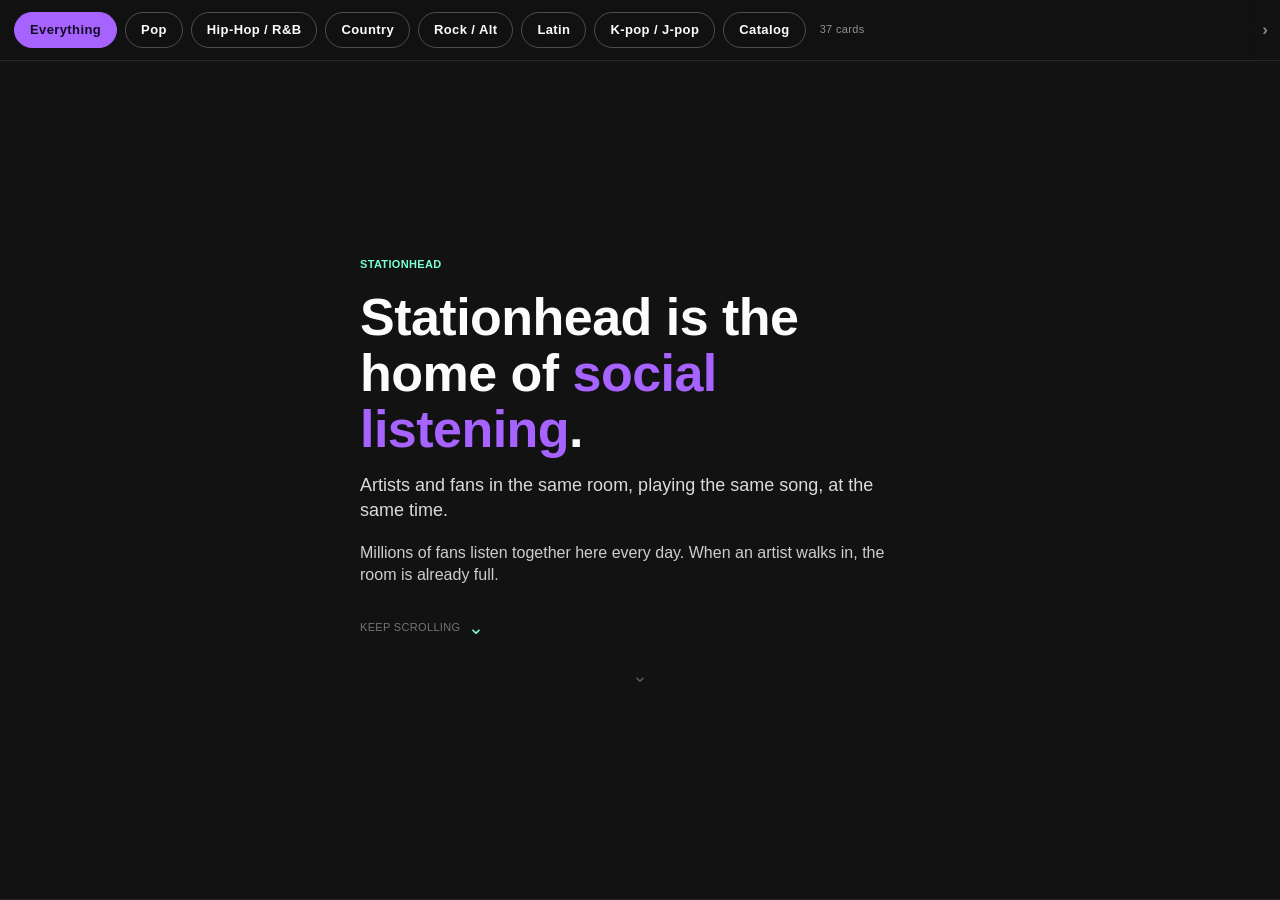
==== guide/index.html @ 23dc007c "add partner guide add partner guide" ====
<!DOCTYPE html>
<html lang="en">
<head>
<meta charset="utf-8">
<meta name="viewport" content="width=device-width,initial-scale=1,viewport-fit=cover">
<meta name="robots" content="noindex, nofollow, noarchive, nosnippet">
<title>Stationhead for artists and partners</title>
<meta name="description" content="Stationhead is the home of social listening.">
<style>
:root{
 --black:#282526; --white:#FCFCFC; --purple:#A663FF; --mint:#79FFD2;
 --cobalt:#2345E5; --sky:#2DD3FF; --violet:#4B31C2; --pink:#E994DF;
 --surface:#121212;
 --font:"Acumin Pro","Inter","Helvetica Neue",Helvetica,Arial,sans-serif;
}
*{box-sizing:border-box;margin:0;padding:0}
html,body{height:100%}
body{background:var(--surface);color:var(--white);font-family:var(--font);
 -webkit-font-smoothing:antialiased;line-height:1.4}
#bar{position:fixed;top:0;left:0;right:0;z-index:50;background:rgba(18,18,18,.94);
 backdrop-filter:blur(14px);border-bottom:1px solid rgba(252,252,252,.10)}
#bar .row{display:flex;gap:8px;overflow-x:auto;padding:12px 14px;scrollbar-width:none}
#bar .row::-webkit-scrollbar{display:none}
.pill{flex:0 0 auto;background:transparent;color:var(--white);border:1px solid rgba(252,252,252,.26);
 border-radius:999px;padding:8px 15px;font:inherit;font-size:13px;font-weight:600;
 letter-spacing:.03em;cursor:pointer;white-space:nowrap}
.pill.on{background:var(--purple);border-color:var(--purple);color:#140b24}
#count{flex:0 0 auto;align-self:center;font-size:11px;letter-spacing:.03em;
 color:rgba(252,252,252,.55);padding:0 6px;white-space:nowrap}
#feed{height:100%;overflow-y:scroll;scroll-snap-type:y mandatory;scroll-behavior:smooth}
.card{scroll-snap-align:start;min-height:100%;display:flex;align-items:center;
 padding:96px 22px 56px;border-bottom:1px solid rgba(252,252,252,.07)}
.card[hidden]{display:none}
.inner{width:100%;max-width:560px;margin:0 auto}
.kicker{font-size:11px;font-weight:700;letter-spacing:.03em;text-transform:uppercase;
 color:var(--mint);margin-bottom:16px}
h1{font-size:38px;line-height:1.08;font-weight:800;letter-spacing:-.01em;margin-bottom:16px}
h2{font-size:29px;line-height:1.14;font-weight:800;letter-spacing:-.01em;margin-bottom:16px}
h1 em,h2 em{font-style:normal;color:var(--purple)}
.sub{font-size:18px;color:rgba(252,252,252,.86);margin-bottom:18px}
.lead{font-size:16px;color:rgba(252,252,252,.80);margin-bottom:13px}
.lead.big{font-size:19px;color:var(--white)}
.fine{font-size:11.5px;color:rgba(252,252,252,.44);margin-top:18px;letter-spacing:.03em}
.scrollcue{margin-top:34px;font-size:11px;letter-spacing:.03em;text-transform:uppercase;
 color:rgba(252,252,252,.42)}
.stats{display:grid;grid-template-columns:1fr 1fr;gap:11px;margin-top:6px}
.stat{background:rgba(252,252,252,.05);border:1px solid rgba(252,252,252,.10);
 border-radius:14px;padding:15px 14px}
.stat b{display:block;font-size:27px;font-weight:800;letter-spacing:-.01em;color:var(--mint);
 margin-bottom:5px}
.stat span{display:block;font-size:12px;color:rgba(252,252,252,.66);line-height:1.32}
.wall{display:grid;grid-template-columns:repeat(3,1fr);gap:9px;margin-top:4px}
.tile{display:block;text-decoration:none;color:inherit;background:rgba(252,252,252,.05);
 border:1px solid rgba(252,252,252,.10);border-radius:13px;padding:10px 8px;text-align:center}
.tw{display:block;width:46px;height:46px;margin:0 auto 7px;border-radius:50%;overflow:hidden;
 background:linear-gradient(140deg,var(--violet),var(--cobalt));position:relative}
.tw img{width:100%;height:100%;object-fit:cover;display:block}
.tw.fallback::after{content:attr(data-fb);position:absolute;inset:0;display:flex;
 align-items:center;justify-content:center;font-size:8px;font-weight:700;letter-spacing:.03em;
 padding:3px;text-align:center;line-height:1.1}
.tn{display:block;font-size:11.5px;font-weight:700;letter-spacing:.03em;
 white-space:nowrap;overflow:hidden;text-overflow:ellipsis}
.ta{display:block;font-size:10px;color:rgba(252,252,252,.52);margin-top:2px;
 white-space:nowrap;overflow:hidden;text-overflow:ellipsis}
.steps{display:grid;grid-template-columns:repeat(4,1fr);gap:8px;margin-bottom:16px}
.step{background:rgba(252,252,252,.05);border:1px solid rgba(252,252,252,.12);border-radius:13px;
 padding:12px 5px;color:var(--white);font:inherit;cursor:pointer;text-align:center}
.step.on{border-color:var(--purple);background:rgba(166,99,255,.17)}
.step b{display:block;font-size:19px;font-weight:800;color:var(--purple);margin-bottom:3px}
.step span{display:block;font-size:10.5px;letter-spacing:.03em;color:rgba(252,252,252,.74);line-height:1.2}
.reveal{background:rgba(252,252,252,.05);border:1px solid rgba(252,252,252,.10);
 border-radius:14px;padding:16px;min-height:104px}
.reveal p{font-size:15px;color:rgba(252,252,252,.84)}
.reveal a{display:inline-block;margin-top:10px;color:var(--mint);font-weight:700;font-size:13.5px;
 letter-spacing:.03em}
.steps-list{margin:0 0 4px 0;padding-left:20px}
.steps-list li{font-size:15.5px;color:rgba(252,252,252,.80);margin-bottom:10px;padding-left:3px}
.steps-list b{color:var(--white)}
.ticks{list-style:none;padding:0}
.ticks li{position:relative;padding-left:24px;font-size:15.5px;color:rgba(252,252,252,.80);
 margin-bottom:11px}
.ticks li::before{content:"";position:absolute;left:2px;top:8px;width:9px;height:9px;
 border-radius:50%;background:var(--mint)}
.ticks b{color:var(--white)}
blockquote{background:rgba(252,252,252,.05);border-left:3px solid var(--purple);
 border-radius:0 13px 13px 0;padding:15px 16px;margin:2px 0 4px}
blockquote p{font-size:16px;color:var(--white);margin-bottom:6px}
blockquote p:last-child{margin-bottom:0;color:var(--mint);font-weight:700}
.need{margin-top:16px;font-size:14px;color:rgba(252,252,252,.74);background:rgba(252,252,252,.05);
 border:1px solid rgba(252,252,252,.10);border-radius:13px;padding:14px}
.need b{color:var(--white)}
.future{font-size:34px;font-weight:800;letter-spacing:-.01em;margin:16px 0 34px}
.future em{font-style:normal;color:var(--mint)}
.lockup{display:flex;flex-direction:column;gap:7px}
.wordmark{font-size:21px;font-weight:800;letter-spacing:.03em;display:inline-flex;align-items:center}
.wordmark .dot{display:inline-block;width:13px;height:13px;border-radius:50%;
 background:var(--purple);margin:0 1px}
.tagline{font-size:12px;letter-spacing:.03em;color:rgba(252,252,252,.58)}

/* ---- affordances: show what is tappable and where it goes ---- */
.tile{position:relative;padding-top:14px}
.tile::after{content:"↗";position:absolute;top:7px;right:9px;font-size:12px;
 font-weight:700;line-height:1;color:var(--mint);opacity:.75}
.tile:hover::after,.tile:focus::after{opacity:1}
.reveal a::after{content:" →";font-weight:800}
.step{position:relative;padding-bottom:17px}
.step::after{content:"⌄";position:absolute;left:0;right:0;bottom:2px;font-size:13px;
 line-height:1;color:rgba(252,252,252,.34)}
.step.on::after{color:var(--purple)}
.need b::after,.stat b::after{content:""}
#bar{position:fixed}
#bar .row{position:relative;padding-right:30px}
#bar::after{content:"›";position:absolute;top:0;right:0;height:100%;width:30px;
 display:flex;align-items:center;justify-content:center;font-size:17px;font-weight:700;
 color:rgba(252,252,252,.50);pointer-events:none;
 background:linear-gradient(to right,rgba(18,18,18,0),rgba(18,18,18,.96) 42%)}
.scrollcue{display:flex;align-items:center;gap:8px}
.scrollcue::after{content:"⌄";font-size:19px;line-height:.6;color:var(--mint);
 animation:nudge 1.7s ease-in-out infinite}
.next{margin-top:30px;height:16px;text-align:center;color:rgba(252,252,252,.30)}
.next::after{content:"⌄";font-size:19px;line-height:.6;animation:nudge 2.4s ease-in-out infinite}
@keyframes nudge{0%,100%{transform:translateY(0)}50%{transform:translateY(4px)}}
@media(prefers-reduced-motion:reduce){
 .scrollcue::after,.next::after{animation:none}
}
@media(min-width:720px){
 h1{font-size:52px} h2{font-size:38px}
 .wall{grid-template-columns:repeat(4,1fr)}
}
@media print{
 @page{margin:14mm}
 body{background:#fff;color:#282526}
 #bar{display:none}
 #feed{height:auto;overflow:visible;scroll-snap-type:none}
 .card{min-height:0;page-break-inside:avoid;break-inside:avoid;padding:0 0 20mm;
  border-bottom:1px solid #ddd;display:block}
 .card[hidden]{display:block}
 .kicker{color:#4B31C2}
 h1 em,h2 em{color:#4B31C2}
 .sub,.lead,.steps-list li,.ticks li,.reveal p{color:#3a3739}
 .fine,.ta,.tagline{color:#6b6769}
 .stat,.tile,.reveal,.need,blockquote,.step{background:#f5f4f5;border-color:#ddd}
 .stat b{color:#4B31C2}
 .reveal p[hidden]{display:block!important}
 .reveal a{color:#2345E5}
 .future em{color:#4B31C2}
 .scrollcue,.next,#bar::after{display:none}
 .tile::after{color:#4B31C2}
 .step::after{color:#4B31C2}
 .reveal a::after{content:" →"}
}

.shots{display:flex;gap:11px;overflow-x:auto;scroll-snap-type:x mandatory;
 padding:2px 0 8px;margin:0 -2px;scrollbar-width:none}
.shots::-webkit-scrollbar{display:none}
.shot{flex:0 0 auto;width:172px;scroll-snap-align:start;margin:0;
 background:rgba(252,252,252,.05);border:1px solid rgba(252,252,252,.12);
 border-radius:15px;padding:8px;text-align:center}
.shot img{width:100%;display:block;border-radius:9px;background:#000}
.shot figcaption{font-size:10.5px;line-height:1.3;letter-spacing:.03em;
 color:rgba(252,252,252,.62);margin-top:8px;padding:0 2px}
.shots + .fine{margin-top:6px}
.hint{margin-top:12px;font-size:11px;letter-spacing:.03em;color:rgba(252,252,252,.42)}
.hint::after{content:" \203A";font-weight:700;color:var(--mint)}
.needlist{list-style:none;padding:0;margin:6px 0 12px}
.needlist li{position:relative;padding-left:16px;margin-bottom:6px;font-size:14px}
.needlist li::before{content:"";position:absolute;left:2px;top:7px;width:5px;height:5px;
 border-radius:50%;background:var(--mint)}
@media(min-width:720px){.shot{width:200px}}
@media print{
 .shots{overflow:visible;flex-wrap:wrap;page-break-inside:avoid}
 .shot{background:#f5f4f5;border-color:#ddd;width:150px}
 .shot figcaption{color:#3a3739}
 .hint{display:none}
}
.docname{flex:0 0 auto;font-size:12px;font-weight:700;letter-spacing:.03em;color:rgba(252,252,252,.80);padding:8px 4px;white-space:nowrap}
</style>
</head>
<body>
<div id="bar"><div class="row"><button class="pill on" data-filter="all">Everything</button><button class="pill" data-filter="pop">Pop</button><button class="pill" data-filter="hiphop">Hip-Hop / R&amp;B</button><button class="pill" data-filter="country">Country</button><button class="pill" data-filter="rock">Rock / Alt</button><button class="pill" data-filter="latin">Latin</button><button class="pill" data-filter="kpop">K-pop / J-pop</button><button class="pill" data-filter="catalog">Catalog</button><span id="count"></span></div></div>
<main id="feed">
<section class="card" id="hero" data-tags="core">
<div class="inner">
<p class="kicker">Stationhead</p>
<h1>Stationhead is the home of <em>social listening</em>.</h1>
<p class="sub">Artists and fans in the same room, playing the same song, at the same time.</p>
<p class="lead">Millions of fans listen together here every day. When an artist walks in, the room is already full.</p>
<p class="scrollcue">Keep scrolling</p>
<div class="next" aria-hidden="true"></div></div>
</section>
<section class="card" id="platform" data-tags="global">
<div class="inner">
<p class="kicker">The platform</p>
<h2>The rooms are already running.</h2>
<div class="stats">
  <div class="stat"><b>Billions</b><span>of streams played together</span></div>
  <div class="stat"><b>Millions</b><span>of fans streaming inside channels, worldwide</span></div>
  <div class="stat"><b>150+</b><span>countries represented</span></div>
  <div class="stat"><b>650+</b><span>live artist channels</span></div>
</div>
<p class="fine">Streaming together here since September 2022.</p>
<div class="next" aria-hidden="true"></div></div>
</section>
<section class="card" id="oneroom" data-tags="global">
<div class="inner">
<p class="kicker">Scale</p>
<h2>One channel has passed <em>a billion</em> streams.</h2>
<p class="lead">Not the platform. One artist community, one room, streaming together, past one billion plays and still going. Several more rooms have passed half a billion each.</p>
<div class="next" aria-hidden="true"></div></div>
</section>
<section class="card" id="thefan" data-tags="global">
<div class="inner">
<p class="kicker">Commitment</p>
<h2>One fan has shown up on <em>more than 1,000 separate days</em>.</h2>
<p class="lead">That is more than three years of turning up to stream with other people. This is the behaviour an artist is walking into. It does not need to be created. It needs to be joined.</p>
<p class="fine">Days streamed by a single account.</p>
<div class="next" aria-hidden="true"></div></div>
</section>
<section class="card" id="members" data-tags="global">
<div class="inner">
<p class="kicker">The audience</p>
<h2>Millions of people have joined an artist channel.</h2>
<p class="lead">The largest single channel has millions of members on its own. These are not followers. They are people who opted into a room and come back to it.</p>
<div class="next" aria-hidden="true"></div></div>
</section>
<section class="card" id="wall" data-tags="global">
<div class="inner">
<p class="kicker">Who is here</p>
<h2>A few of the rooms.</h2>
<div class="wall"><a class="tile" href="https://app.stationhead.com/c/army" target="_blank" rel="noopener"><span class="tw"><img src="https://stationhead-production1-images.s3.amazonaws.com/images/Channel/logo/672/66b77091-237b-41f4-b8eb-ea10d5c28652.png" alt="BTS ARMY" loading="lazy" onerror="this.style.display=&quot;none&quot;;this.parentNode.classList.add(&quot;fallback&quot;);this.parentNode.setAttribute(&quot;data-fb&quot;,&quot;BTS ARMY&quot;)"></span><span class="tn">BTS ARMY</span><span class="ta">BTS</span></a><a class="tile" href="https://app.stationhead.com/c/stays" target="_blank" rel="noopener"><span class="tw"><img src="https://stationhead-production1-images.s3.amazonaws.com/images/Channel/logo/672/84684458-9ed0-422f-9981-0c625972282e.png" alt="STAYS" loading="lazy" onerror="this.style.display=&quot;none&quot;;this.parentNode.classList.add(&quot;fallback&quot;);this.parentNode.setAttribute(&quot;data-fb&quot;,&quot;STAYS&quot;)"></span><span class="tn">STAYS</span><span class="ta">Stray Kids</span></a><a class="tile" href="https://app.stationhead.com/c/barbz" target="_blank" rel="noopener"><span class="tw"><img src="https://stationhead-production1-images.s3.amazonaws.com/images/Channel/logo/672/59438936-3ab1-4aef-929c-6f555e3143ff.png" alt="BARBZ" loading="lazy" onerror="this.style.display=&quot;none&quot;;this.parentNode.classList.add(&quot;fallback&quot;);this.parentNode.setAttribute(&quot;data-fb&quot;,&quot;BARBZ&quot;)"></span><span class="tn">BARBZ</span><span class="ta">Nicki Minaj</span></a><a class="tile" href="https://app.stationhead.com/c/swifties" target="_blank" rel="noopener"><span class="tw"><img src="https://stationhead-production1-images.s3.amazonaws.com/images/Channel/logo/672/824913d0-943c-4b34-84b4-51c3eda52702.png" alt="Swifties" loading="lazy" onerror="this.style.display=&quot;none&quot;;this.parentNode.classList.add(&quot;fallback&quot;);this.parentNode.setAttribute(&quot;data-fb&quot;,&quot;Swifties&quot;)"></span><span class="tn">Swifties</span><span class="ta">Taylor Swift</span></a><a class="tile" href="https://app.stationhead.com/c/blinks" target="_blank" rel="noopener"><span class="tw"><img src="https://stationhead-production1-images.s3.amazonaws.com/images/Channel/logo/672/541a07cd-d48c-463a-924f-7902a92ad264.png" alt="BLINKS" loading="lazy" onerror="this.style.display=&quot;none&quot;;this.parentNode.classList.add(&quot;fallback&quot;);this.parentNode.setAttribute(&quot;data-fb&quot;,&quot;BLINKS&quot;)"></span><span class="tn">BLINKS</span><span class="ta">Blackpink</span></a><a class="tile" href="https://app.stationhead.com/c/ilys" target="_blank" rel="noopener"><span class="tw"><img src="https://stationhead-production1-images.s3.amazonaws.com/images/Channel/logo/672/43f3e6fc-72ef-454a-b2ac-b2891c2973a7.png" alt="iLYs" loading="lazy" onerror="this.style.display=&quot;none&quot;;this.parentNode.classList.add(&quot;fallback&quot;);this.parentNode.setAttribute(&quot;data-fb&quot;,&quot;iLYs&quot;)"></span><span class="tn">iLYs</span><span class="ta">Number_i</span></a><a class="tile" href="https://app.stationhead.com/c/kggang" target="_blank" rel="noopener"><span class="tw"><img src="https://stationhead-production1-images.s3.amazonaws.com/images/Channel/logo/672/f6a24497-8dd3-47cb-9ef8-19c42295c388.png" alt="KG Gang" loading="lazy" onerror="this.style.display=&quot;none&quot;;this.parentNode.classList.add(&quot;fallback&quot;);this.parentNode.setAttribute(&quot;data-fb&quot;,&quot;KG Gang&quot;)"></span><span class="tn">KG Gang</span><span class="ta">KAROL G</span></a><a class="tile" href="https://app.stationhead.com/c/clubwallen" target="_blank" rel="noopener"><span class="tw"><img src="https://stationhead-production1-images.s3.amazonaws.com/images/Channel/logo/672/d3ce5e56-e662-4fbf-bcb1-88bbf31388ee.png" alt="Club Wallen" loading="lazy" onerror="this.style.display=&quot;none&quot;;this.parentNode.classList.add(&quot;fallback&quot;);this.parentNode.setAttribute(&quot;data-fb&quot;,&quot;Club Wallen&quot;)"></span><span class="tn">Club Wallen</span><span class="ta">Morgan Wallen</span></a><a class="tile" href="https://app.stationhead.com/c/thecongregation" target="_blank" rel="noopener"><span class="tw"><img src="https://stationhead-production1-images.s3.amazonaws.com/images/Channel/logo/672/095e8d55-d5aa-4f16-998c-bfe9a1f30998.png" alt="The Congregation" loading="lazy" onerror="this.style.display=&quot;none&quot;;this.parentNode.classList.add(&quot;fallback&quot;);this.parentNode.setAttribute(&quot;data-fb&quot;,&quot;The Congregation&quot;)"></span><span class="tn">The Congregation</span><span class="ta">GHOST</span></a><a class="tile" href="https://app.stationhead.com/c/carat" target="_blank" rel="noopener"><span class="tw"><img src="https://stationhead-production1-images.s3.amazonaws.com/images/Channel/logo/672/5192bd47-d22b-424c-9bbc-82f10f784513.png" alt="CARAT" loading="lazy" onerror="this.style.display=&quot;none&quot;;this.parentNode.classList.add(&quot;fallback&quot;);this.parentNode.setAttribute(&quot;data-fb&quot;,&quot;CARAT&quot;)"></span><span class="tn">CARAT</span><span class="ta">SEVENTEEN</span></a><a class="tile" href="https://app.stationhead.com/c/beyhive" target="_blank" rel="noopener"><span class="tw"><img src="https://stationhead-production1-images.s3.amazonaws.com/images/Channel/logo/672/ff31d552-2019-471a-9544-d9314bd9255d.png" alt="Beyhive" loading="lazy" onerror="this.style.display=&quot;none&quot;;this.parentNode.classList.add(&quot;fallback&quot;);this.parentNode.setAttribute(&quot;data-fb&quot;,&quot;Beyhive&quot;)"></span><span class="tn">Beyhive</span><span class="ta">Beyonce</span></a><a class="tile" href="https://app.stationhead.com/c/moa" target="_blank" rel="noopener"><span class="tw"><img src="https://stationhead-production1-images.s3.amazonaws.com/images/Channel/logo/672/c421f1cc-d56e-4fe1-b435-0bd50f60b75f.png" alt="MOA" loading="lazy" onerror="this.style.display=&quot;none&quot;;this.parentNode.classList.add(&quot;fallback&quot;);this.parentNode.setAttribute(&quot;data-fb&quot;,&quot;MOA&quot;)"></span><span class="tn">MOA</span><span class="ta">TOMORROW x TOGETHER</span></a><a class="tile" href="https://app.stationhead.com/c/billiestans" target="_blank" rel="noopener"><span class="tw"><img src="https://stationhead-production1-images.s3.amazonaws.com/images/Channel/logo/672/dfd1c232-01f9-492c-875a-97cf146b8119.png" alt="Billie Stans" loading="lazy" onerror="this.style.display=&quot;none&quot;;this.parentNode.classList.add(&quot;fallback&quot;);this.parentNode.setAttribute(&quot;data-fb&quot;,&quot;Billie Stans&quot;)"></span><span class="tn">Billie Stans</span><span class="ta">Billie Eilish</span></a><a class="tile" href="https://app.stationhead.com/c/engene" target="_blank" rel="noopener"><span class="tw"><img src="https://stationhead-production1-images.s3.amazonaws.com/images/Channel/logo/672/22e95e6d-fcbe-4dd3-a266-f226de10082d.png" alt="ENGENE" loading="lazy" onerror="this.style.display=&quot;none&quot;;this.parentNode.classList.add(&quot;fallback&quot;);this.parentNode.setAttribute(&quot;data-fb&quot;,&quot;ENGENE&quot;)"></span><span class="tn">ENGENE</span><span class="ta">ENHYPEN</span></a><a class="tile" href="https://app.stationhead.com/c/bardigang" target="_blank" rel="noopener"><span class="tw"><img src="https://stationhead-production1-images.s3.amazonaws.com/images/Channel/logo/672/e4ed1c6c-e668-498e-ba9c-7bb1bbfef774.png" alt="BARDIGANG" loading="lazy" onerror="this.style.display=&quot;none&quot;;this.parentNode.classList.add(&quot;fallback&quot;);this.parentNode.setAttribute(&quot;data-fb&quot;,&quot;BARDIGANG&quot;)"></span><span class="tn">BARDIGANG</span><span class="ta">Cardi B</span></a><a class="tile" href="https://app.stationhead.com/c/once" target="_blank" rel="noopener"><span class="tw"><img src="https://stationhead-production1-images.s3.amazonaws.com/images/Channel/logo/672/e852f626-ac59-4e99-80a9-a8b953494f98.png" alt="ONCE" loading="lazy" onerror="this.style.display=&quot;none&quot;;this.parentNode.classList.add(&quot;fallback&quot;);this.parentNode.setAttribute(&quot;data-fb&quot;,&quot;ONCE&quot;)"></span><span class="tn">ONCE</span><span class="ta">TWICE</span></a><a class="tile" href="https://app.stationhead.com/c/atin" target="_blank" rel="noopener"><span class="tw"><img src="https://stationhead-production1-images.s3.amazonaws.com/images/Channel/logo/672/197d5260-d26c-4175-936d-588d85369fe7.png" alt="ATIN" loading="lazy" onerror="this.style.display=&quot;none&quot;;this.parentNode.classList.add(&quot;fallback&quot;);this.parentNode.setAttribute(&quot;data-fb&quot;,&quot;ATIN&quot;)"></span><span class="tn">ATIN</span><span class="ta">SB19</span></a><a class="tile" href="https://app.stationhead.com/c/lambs" target="_blank" rel="noopener"><span class="tw"><img src="https://stationhead-production1-images.s3.amazonaws.com/images/Channel/logo/672/f6ed0974-7ed7-46c1-8102-845d8d9eb5de.png" alt="Lambs" loading="lazy" onerror="this.style.display=&quot;none&quot;;this.parentNode.classList.add(&quot;fallback&quot;);this.parentNode.setAttribute(&quot;data-fb&quot;,&quot;Lambs&quot;)"></span><span class="tn">Lambs</span><span class="ta">Mariah Carey</span></a><a class="tile" href="https://app.stationhead.com/c/teamariana" target="_blank" rel="noopener"><span class="tw"><img src="https://stationhead-production1-images.s3.amazonaws.com/images/Channel/logo/672/c02ce16d-d21f-4bd8-93a8-999b4fe037ed.png" alt="Team Ariana" loading="lazy" onerror="this.style.display=&quot;none&quot;;this.parentNode.classList.add(&quot;fallback&quot;);this.parentNode.setAttribute(&quot;data-fb&quot;,&quot;Team Ariana&quot;)"></span><span class="tn">Team Ariana</span><span class="ta">Ariana Grande</span></a><a class="tile" href="https://app.stationhead.com/c/anitters" target="_blank" rel="noopener"><span class="tw"><img src="https://stationhead-production1-images.s3.amazonaws.com/images/Channel/logo/672/5cbd6ad3-5b99-4797-b5a5-7ef3ae1546eb.png" alt="Anitters" loading="lazy" onerror="this.style.display=&quot;none&quot;;this.parentNode.classList.add(&quot;fallback&quot;);this.parentNode.setAttribute(&quot;data-fb&quot;,&quot;Anitters&quot;)"></span><span class="tn">Anitters</span><span class="ta">Anitta</span></a><a class="tile" href="https://app.stationhead.com/c/thegroupchat" target="_blank" rel="noopener"><span class="tw"><img src="https://stationhead-production1-images.s3.amazonaws.com/images/Channel/logo/672/899b1156-c65c-4983-aadb-29a79ba7774c.png" alt="THE GROUP CHAT" loading="lazy" onerror="this.style.display=&quot;none&quot;;this.parentNode.classList.add(&quot;fallback&quot;);this.parentNode.setAttribute(&quot;data-fb&quot;,&quot;THE GROUP CHAT&quot;)"></span><span class="tn">THE GROUP CHAT</span><span class="ta">Waterparks</span></a><a class="tile" href="https://app.stationhead.com/c/atiny" target="_blank" rel="noopener"><span class="tw"><img src="https://stationhead-production1-images.s3.amazonaws.com/images/Channel/logo/672/fe17aed1-48d9-4f6b-814c-853d86e14fc9.png" alt="ATINY" loading="lazy" onerror="this.style.display=&quot;none&quot;;this.parentNode.classList.add(&quot;fallback&quot;);this.parentNode.setAttribute(&quot;data-fb&quot;,&quot;ATINY&quot;)"></span><span class="tn">ATINY</span><span class="ta">ATEEZ</span></a><a class="tile" href="https://app.stationhead.com/c/jam" target="_blank" rel="noopener"><span class="tw"><img src="https://stationhead-production1-images.s3.amazonaws.com/images/Channel/logo/672/be0ad1db-2c79-4fc7-a67f-c0af20ad0a0a.png" alt="JAM" loading="lazy" onerror="this.style.display=&quot;none&quot;;this.parentNode.classList.add(&quot;fallback&quot;);this.parentNode.setAttribute(&quot;data-fb&quot;,&quot;JAM&quot;)"></span><span class="tn">JAM</span><span class="ta">JO1</span></a><a class="tile" href="https://app.stationhead.com/c/hotties" target="_blank" rel="noopener"><span class="tw"><img src="https://stationhead-production1-images.s3.amazonaws.com/images/Channel/logo/672/25569f2e-d150-4b73-9e7f-a5d5ba4335f6.png" alt="HOTTIES" loading="lazy" onerror="this.style.display=&quot;none&quot;;this.parentNode.classList.add(&quot;fallback&quot;);this.parentNode.setAttribute(&quot;data-fb&quot;,&quot;HOTTIES&quot;)"></span><span class="tn">HOTTIES</span><span class="ta">Megan Thee Stallion</span></a><a class="tile" href="https://app.stationhead.com/c/moroneyhq" target="_blank" rel="noopener"><span class="tw"><img src="https://stationhead-production1-images.s3.amazonaws.com/images/Channel/logo/672/229ae96d-8595-41ce-b0bd-1ac993760de1.png" alt="MoroneyHQ" loading="lazy" onerror="this.style.display=&quot;none&quot;;this.parentNode.classList.add(&quot;fallback&quot;);this.parentNode.setAttribute(&quot;data-fb&quot;,&quot;MoroneyHQ&quot;)"></span><span class="tn">MoroneyHQ</span><span class="ta">Megan Moroney</span></a><a class="tile" href="https://app.stationhead.com/c/streetsoldiers" target="_blank" rel="noopener"><span class="tw"><img src="https://stationhead-production1-images.s3.amazonaws.com/images/Channel/logo/672/650ddca6-d918-41dc-b96c-a1b0e0698657.png" alt="Street Soldiers" loading="lazy" onerror="this.style.display=&quot;none&quot;;this.parentNode.classList.add(&quot;fallback&quot;);this.parentNode.setAttribute(&quot;data-fb&quot;,&quot;Street Soldiers&quot;)"></span><span class="tn">Street Soldiers</span><span class="ta">LINKIN PARK</span></a><a class="tile" href="https://app.stationhead.com/c/vips" target="_blank" rel="noopener"><span class="tw"><img src="https://stationhead-production1-images.s3.amazonaws.com/images/Channel/logo/672/bae0e021-c98e-46d8-92ea-41a15f9a5e9f.png" alt="VIPs" loading="lazy" onerror="this.style.display=&quot;none&quot;;this.parentNode.classList.add(&quot;fallback&quot;);this.parentNode.setAttribute(&quot;data-fb&quot;,&quot;VIPs&quot;)"></span><span class="tn">VIPs</span><span class="ta">BIGBANG</span></a></div>
<p class="fine">Every link verified live against the channel database on 25 August 2026.</p>
<div class="next" aria-hidden="true"></div></div>
</section>
<section class="card" id="whatitis" data-tags="core">
<div class="inner">
<p class="kicker">What it is</p>
<h2>Four things happen in one room.</h2>
<div class="steps">
  <button class="step" data-step="1"><b>1</b><span>A channel</span></button>
  <button class="step" data-step="2"><b>2</b><span>A fan host</span></button>
  <button class="step" data-step="3"><b>3</b><span>An artist on mic</span></button>
  <button class="step" data-step="4"><b>4</b><span>A live shop</span></button>
</div>
<div class="reveal" id="reveal">
  <p data-for="1">A channel is the artist's permanent home. Fans join it once and stay. It holds every show, every host and every drop in one place. <a href="https://app.stationhead.com/c/army" target="_blank" rel="noopener">Open a live channel</a></p>
  <p data-for="2" hidden>Fans host the shows. They play the music, they run the chat, they keep the room warm between releases. The artist does not have to be there for the room to be full. <a href="https://app.stationhead.com/c/stays" target="_blank" rel="noopener">See a fan-hosted room</a></p>
  <p data-for="3" hidden>When the artist picks up the mic, they talk over the music to the people already in the room. No production, no set build. A phone is enough. <a href="https://app.stationhead.com/c/barbz" target="_blank" rel="noopener">See a channel that has had the artist on mic</a></p>
  <p data-for="4" hidden>A shop sits inside the room while the music plays. Fans buy without leaving the conversation. <a href="https://app.stationhead.com/c/thegroupchat" target="_blank" rel="noopener">See a channel with a shop</a></p>
</div>
<div class="next" aria-hidden="true"></div></div>
</section>
<section class="card" id="whyitworks" data-tags="core">
<div class="inner">
<p class="kicker">Why it works</p>
<h2>Every play is a real stream.</h2>
<p class="lead">Fans connect their own paid streaming account. When the room plays a song, it plays on each person's own account. One room, thousands of individual streams, all of them counted where they matter.</p>
<p class="lead">That is why a listening party here moves numbers instead of just moving attention.</p>
<div class="next" aria-hidden="true"></div></div>
</section>
<section class="card" id="pop-1" data-tags="pop">
<div class="inner">
<p class="kicker">Pop</p>
<h2>12 live rooms in Pop.</h2>
<div class="stats">
  <div class="stat"><b>1,859,798</b><span>community members across these rooms</span></div>
  <div class="stat"><b>2,670</b><span>fan hosts affiliated to them</span></div>
  <div class="stat"><b>29,140,861</b><span>streams played in these rooms to date</span></div>
</div>
<p class="fine">Aggregate across the 12 channels on the next card. Pulled 25 August 2026.</p>
<div class="next" aria-hidden="true"></div></div>
</section>
<section class="card" id="pop-2" data-tags="pop">
<div class="inner"><p class="kicker">Pop</p>
<h2>The rooms.</h2>
<div class="wall"><a class="tile" href="https://app.stationhead.com/c/swifties" target="_blank" rel="noopener"><span class="tw"><img src="https://stationhead-production1-images.s3.amazonaws.com/images/Channel/logo/672/824913d0-943c-4b34-84b4-51c3eda52702.png" alt="Swifties" loading="lazy" onerror="this.style.display=&quot;none&quot;;this.parentNode.classList.add(&quot;fallback&quot;);this.parentNode.setAttribute(&quot;data-fb&quot;,&quot;Swifties&quot;)"></span><span class="tn">Swifties</span><span class="ta">Taylor Swift</span></a><a class="tile" href="https://app.stationhead.com/c/billiestans" target="_blank" rel="noopener"><span class="tw"><img src="https://stationhead-production1-images.s3.amazonaws.com/images/Channel/logo/672/dfd1c232-01f9-492c-875a-97cf146b8119.png" alt="Billie Stans" loading="lazy" onerror="this.style.display=&quot;none&quot;;this.parentNode.classList.add(&quot;fallback&quot;);this.parentNode.setAttribute(&quot;data-fb&quot;,&quot;Billie Stans&quot;)"></span><span class="tn">Billie Stans</span><span class="ta">Billie Eilish</span></a><a class="tile" href="https://app.stationhead.com/c/teamariana" target="_blank" rel="noopener"><span class="tw"><img src="https://stationhead-production1-images.s3.amazonaws.com/images/Channel/logo/672/c02ce16d-d21f-4bd8-93a8-999b4fe037ed.png" alt="Team Ariana" loading="lazy" onerror="this.style.display=&quot;none&quot;;this.parentNode.classList.add(&quot;fallback&quot;);this.parentNode.setAttribute(&quot;data-fb&quot;,&quot;Team Ariana&quot;)"></span><span class="tn">Team Ariana</span><span class="ta">Ariana Grande</span></a><a class="tile" href="https://app.stationhead.com/c/carpenters" target="_blank" rel="noopener"><span class="tw"><img src="https://stationhead-production1-images.s3.amazonaws.com/images/Channel/logo/672/b62fb007-1feb-48c1-a701-a7d7d06f7152.png" alt="Carpenters" loading="lazy" onerror="this.style.display=&quot;none&quot;;this.parentNode.classList.add(&quot;fallback&quot;);this.parentNode.setAttribute(&quot;data-fb&quot;,&quot;Carpenters&quot;)"></span><span class="tn">Carpenters</span><span class="ta">Sabrina Carpenter</span></a><a class="tile" href="https://app.stationhead.com/c/livies" target="_blank" rel="noopener"><span class="tw"><img src="https://stationhead-production1-images.s3.amazonaws.com/images/Channel/logo/672/9b8ee031-c366-48a5-9f20-a0595ca53461.png" alt="Livies" loading="lazy" onerror="this.style.display=&quot;none&quot;;this.parentNode.classList.add(&quot;fallback&quot;);this.parentNode.setAttribute(&quot;data-fb&quot;,&quot;Livies&quot;)"></span><span class="tn">Livies</span><span class="ta">Olivia Rodrigo</span></a><a class="tile" href="https://app.stationhead.com/c/loves" target="_blank" rel="noopener"><span class="tw"><img src="https://stationhead-production1-images.s3.amazonaws.com/images/Channel/logo/672/ac24a41b-606e-46b0-947d-2c5088413c6f.png" alt="Loves" loading="lazy" onerror="this.style.display=&quot;none&quot;;this.parentNode.classList.add(&quot;fallback&quot;);this.parentNode.setAttribute(&quot;data-fb&quot;,&quot;Loves&quot;)"></span><span class="tn">Loves</span><span class="ta">Dua Lipa</span></a><a class="tile" href="https://app.stationhead.com/c/sheerios" target="_blank" rel="noopener"><span class="tw"><img src="https://stationhead-production1-images.s3.amazonaws.com/images/Channel/logo/672/fd339826-038b-48c8-b8c5-34a907a59067.png" alt="Sheerios" loading="lazy" onerror="this.style.display=&quot;none&quot;;this.parentNode.classList.add(&quot;fallback&quot;);this.parentNode.setAttribute(&quot;data-fb&quot;,&quot;Sheerios&quot;)"></span><span class="tn">Sheerios</span><span class="ta">Ed Sheeran</span></a><a class="tile" href="https://app.stationhead.com/c/katycats" target="_blank" rel="noopener"><span class="tw"><img src="https://stationhead-production1-images.s3.amazonaws.com/images/Channel/logo/672/2f8699e0-519c-41cb-8810-8a192f39f8ac.png" alt="KatyCats" loading="lazy" onerror="this.style.display=&quot;none&quot;;this.parentNode.classList.add(&quot;fallback&quot;);this.parentNode.setAttribute(&quot;data-fb&quot;,&quot;KatyCats&quot;)"></span><span class="tn">KatyCats</span><span class="ta">Katy Perry</span></a><a class="tile" href="https://app.stationhead.com/c/monsters" target="_blank" rel="noopener"><span class="tw"><img src="https://stationhead-production1-images.s3.amazonaws.com/images/Channel/logo/672/fc73303b-e072-4ef2-aea5-7d8e3f8d6422.png" alt="Monsters" loading="lazy" onerror="this.style.display=&quot;none&quot;;this.parentNode.classList.add(&quot;fallback&quot;);this.parentNode.setAttribute(&quot;data-fb&quot;,&quot;Monsters&quot;)"></span><span class="tn">Monsters</span><span class="ta">Lady Gaga</span></a><a class="tile" href="https://app.stationhead.com/c/gahq" target="_blank" rel="noopener"><span class="tw"><img src="https://stationhead-production1-images.s3.amazonaws.com/images/Channel/logo/672/f4eb48ea-f4f2-496d-956b-1ce9e2ee812a.png" alt="GAHQ" loading="lazy" onerror="this.style.display=&quot;none&quot;;this.parentNode.classList.add(&quot;fallback&quot;);this.parentNode.setAttribute(&quot;data-fb&quot;,&quot;GAHQ&quot;)"></span><span class="tn">GAHQ</span><span class="ta">Gracie Abrams</span></a><a class="tile" href="https://app.stationhead.com/c/puthinators" target="_blank" rel="noopener"><span class="tw"><img src="https://stationhead-production1-images.s3.amazonaws.com/images/Channel/logo/672/e870d10d-f0a6-404a-b34e-a4ea07a83829.png" alt="Puthinators" loading="lazy" onerror="this.style.display=&quot;none&quot;;this.parentNode.classList.add(&quot;fallback&quot;);this.parentNode.setAttribute(&quot;data-fb&quot;,&quot;Puthinators&quot;)"></span><span class="tn">Puthinators</span><span class="ta">Charlie Puth</span></a><a class="tile" href="https://app.stationhead.com/c/harries" target="_blank" rel="noopener"><span class="tw"><img src="https://stationhead-production1-images.s3.amazonaws.com/images/Channel/logo/672/7446e74c-60c5-4cd8-801c-6857ffc93c3f.png" alt="Harries" loading="lazy" onerror="this.style.display=&quot;none&quot;;this.parentNode.classList.add(&quot;fallback&quot;);this.parentNode.setAttribute(&quot;data-fb&quot;,&quot;Harries&quot;)"></span><span class="tn">Harries</span><span class="ta">Harry Styles</span></a></div>
<p class="fine">Every link verified live on 25 August 2026. Tap any tile to open the channel.</p><div class="next" aria-hidden="true"></div></div>
</section>
<section class="card" id="pop-3" data-tags="pop">
<div class="inner"><p class="kicker">Pop</p>
<h2>How it behaves.</h2>
<p class="lead">The pop rooms run on repeat listening. A pop release party is the clearest version of what this platform does: one drop, one room, thousands of accounts playing it at once.</p>
<p class="lead">Pop fandoms organise fast and they organise publicly. Give them a time and a link and they will fill the hour without any further push.</p><div class="next" aria-hidden="true"></div></div>
</section>
<section class="card" id="pop-4" data-tags="pop">
<div class="inner"><p class="kicker">Pop</p>
<h2>The play.</h2>
<p class="lead big">Best play: midnight release party, artist on for the first three tracks, fans host the rest of the night.</p>
<p class="fine">Bring us the date and we will build the room around it.</p><div class="next" aria-hidden="true"></div></div>
</section>
<section class="card" id="hiphop-1" data-tags="hiphop">
<div class="inner">
<p class="kicker">Hip-Hop / R&amp;B</p>
<h2>12 live rooms in Hip-Hop / R&amp;B.</h2>
<div class="stats">
  <div class="stat"><b>2,746,980</b><span>community members across these rooms</span></div>
  <div class="stat"><b>2,015</b><span>fan hosts affiliated to them</span></div>
  <div class="stat"><b>139,394,176</b><span>streams played in these rooms to date</span></div>
</div>
<p class="fine">Aggregate across the 12 channels on the next card. Pulled 25 August 2026.</p>
<div class="next" aria-hidden="true"></div></div>
</section>
<section class="card" id="hiphop-2" data-tags="hiphop">
<div class="inner"><p class="kicker">Hip-Hop / R&amp;B</p>
<h2>The rooms.</h2>
<div class="wall"><a class="tile" href="https://app.stationhead.com/c/barbz" target="_blank" rel="noopener"><span class="tw"><img src="https://stationhead-production1-images.s3.amazonaws.com/images/Channel/logo/672/59438936-3ab1-4aef-929c-6f555e3143ff.png" alt="BARBZ" loading="lazy" onerror="this.style.display=&quot;none&quot;;this.parentNode.classList.add(&quot;fallback&quot;);this.parentNode.setAttribute(&quot;data-fb&quot;,&quot;BARBZ&quot;)"></span><span class="tn">BARBZ</span><span class="ta">Nicki Minaj</span></a><a class="tile" href="https://app.stationhead.com/c/bardigang" target="_blank" rel="noopener"><span class="tw"><img src="https://stationhead-production1-images.s3.amazonaws.com/images/Channel/logo/672/e4ed1c6c-e668-498e-ba9c-7bb1bbfef774.png" alt="BARDIGANG" loading="lazy" onerror="this.style.display=&quot;none&quot;;this.parentNode.classList.add(&quot;fallback&quot;);this.parentNode.setAttribute(&quot;data-fb&quot;,&quot;BARDIGANG&quot;)"></span><span class="tn">BARDIGANG</span><span class="ta">Cardi B</span></a><a class="tile" href="https://app.stationhead.com/c/hotties" target="_blank" rel="noopener"><span class="tw"><img src="https://stationhead-production1-images.s3.amazonaws.com/images/Channel/logo/672/25569f2e-d150-4b73-9e7f-a5d5ba4335f6.png" alt="HOTTIES" loading="lazy" onerror="this.style.display=&quot;none&quot;;this.parentNode.classList.add(&quot;fallback&quot;);this.parentNode.setAttribute(&quot;data-fb&quot;,&quot;HOTTIES&quot;)"></span><span class="tn">HOTTIES</span><span class="ta">Megan Thee Stallion</span></a><a class="tile" href="https://app.stationhead.com/c/campsza" target="_blank" rel="noopener"><span class="tw"><img src="https://stationhead-production1-images.s3.amazonaws.com/images/Channel/logo/672/b275edbe-eadf-437b-b2f4-1ce58ff157d8.png" alt="CampSZA" loading="lazy" onerror="this.style.display=&quot;none&quot;;this.parentNode.classList.add(&quot;fallback&quot;);this.parentNode.setAttribute(&quot;data-fb&quot;,&quot;CampSZA&quot;)"></span><span class="tn">CampSZA</span><span class="ta">SZA</span></a><a class="tile" href="https://app.stationhead.com/c/beyhive" target="_blank" rel="noopener"><span class="tw"><img src="https://stationhead-production1-images.s3.amazonaws.com/images/Channel/logo/672/ff31d552-2019-471a-9544-d9314bd9255d.png" alt="Beyhive" loading="lazy" onerror="this.style.display=&quot;none&quot;;this.parentNode.classList.add(&quot;fallback&quot;);this.parentNode.setAttribute(&quot;data-fb&quot;,&quot;Beyhive&quot;)"></span><span class="tn">Beyhive</span><span class="ta">Beyonce</span></a><a class="tile" href="https://app.stationhead.com/c/partyomo" target="_blank" rel="noopener"><span class="tw"><img src="https://stationhead-production1-images.s3.amazonaws.com/images/Channel/logo/672/3e99358c-e28b-4f4b-b36b-c72343d2a563.png" alt="PARTYOMO" loading="lazy" onerror="this.style.display=&quot;none&quot;;this.parentNode.classList.add(&quot;fallback&quot;);this.parentNode.setAttribute(&quot;data-fb&quot;,&quot;PARTYOMO&quot;)"></span><span class="tn">PARTYOMO</span><span class="ta">PARTYNEXTDOOR</span></a><a class="tile" href="https://app.stationhead.com/c/teambreezy" target="_blank" rel="noopener"><span class="tw"><img src="https://stationhead-production1-images.s3.amazonaws.com/images/Channel/logo/672/a1bbf0a2-1c42-4e65-966d-673c7a33e24d.png" alt="Team Breezy" loading="lazy" onerror="this.style.display=&quot;none&quot;;this.parentNode.classList.add(&quot;fallback&quot;);this.parentNode.setAttribute(&quot;data-fb&quot;,&quot;Team Breezy&quot;)"></span><span class="tn">Team Breezy</span><span class="ta">Chris Brown</span></a><a class="tile" href="https://app.stationhead.com/c/setgang" target="_blank" rel="noopener"><span class="tw"><img src="https://stationhead-production1-images.s3.amazonaws.com/images/Channel/logo/672/1d4f48cb-aa88-45e1-b323-82462cb74547.png" alt="Setgang" loading="lazy" onerror="this.style.display=&quot;none&quot;;this.parentNode.classList.add(&quot;fallback&quot;);this.parentNode.setAttribute(&quot;data-fb&quot;,&quot;Setgang&quot;)"></span><span class="tn">Setgang</span><span class="ta">Offset</span></a><a class="tile" href="https://app.stationhead.com/c/ddgsquad" target="_blank" rel="noopener"><span class="tw"><img src="https://stationhead-production1-images.s3.amazonaws.com/images/Channel/logo/672/97016f9a-0ce5-49c1-8be5-3493adc101e1.png" alt="DDG Squad" loading="lazy" onerror="this.style.display=&quot;none&quot;;this.parentNode.classList.add(&quot;fallback&quot;);this.parentNode.setAttribute(&quot;data-fb&quot;,&quot;DDG Squad&quot;)"></span><span class="tn">DDG Squad</span><span class="ta">DDG</span></a><a class="tile" href="https://app.stationhead.com/c/juvies" target="_blank" rel="noopener"><span class="tw"><img src="https://stationhead-production1-images.s3.amazonaws.com/images/Channel/logo/672/ab336b85-9027-44ed-a8ff-4caa71cb3c8d.png" alt="Juvies" loading="lazy" onerror="this.style.display=&quot;none&quot;;this.parentNode.classList.add(&quot;fallback&quot;);this.parentNode.setAttribute(&quot;data-fb&quot;,&quot;Juvies&quot;)"></span><span class="tn">Juvies</span><span class="ta">JT</span></a><a class="tile" href="https://app.stationhead.com/c/neverbrokeagain" target="_blank" rel="noopener"><span class="tw"><img src="https://stationhead-production1-images.s3.amazonaws.com/images/Channel/logo/672/ec080aca-0b2b-49bf-b178-36ec481723f7.png" alt="NEVER BROKE AGAIN" loading="lazy" onerror="this.style.display=&quot;none&quot;;this.parentNode.classList.add(&quot;fallback&quot;);this.parentNode.setAttribute(&quot;data-fb&quot;,&quot;NEVER BROKE AGAIN&quot;)"></span><span class="tn">NEVER BROKE AGAIN</span><span class="ta">NEVER BROKE AGAIN</span></a><a class="tile" href="https://app.stationhead.com/c/tygers" target="_blank" rel="noopener"><span class="tw"><img src="https://stationhead-production1-images.s3.amazonaws.com/images/Channel/logo/672/a8a625b0-1fad-4db4-b1b9-0f02103fe007.png" alt="Tygers" loading="lazy" onerror="this.style.display=&quot;none&quot;;this.parentNode.classList.add(&quot;fallback&quot;);this.parentNode.setAttribute(&quot;data-fb&quot;,&quot;Tygers&quot;)"></span><span class="tn">Tygers</span><span class="ta">Tyla</span></a></div>
<p class="fine">Every link verified live on 25 August 2026. Tap any tile to open the channel.</p><div class="next" aria-hidden="true"></div></div>
</section>
<section class="card" id="hiphop-3" data-tags="hiphop">
<div class="inner"><p class="kicker">Hip-Hop / R&amp;B</p>
<h2>How it behaves.</h2>
<p class="lead">Hip-Hop and R&B rooms are conversational. The chat moves faster than the music and the artist voice carries further because of it.</p>
<p class="lead">These communities respond to presence over polish. Ten unannounced minutes on someone else's show does more than a produced event.</p><div class="next" aria-hidden="true"></div></div>
</section>
<section class="card" id="hiphop-4" data-tags="hiphop">
<div class="inner"><p class="kicker">Hip-Hop / R&amp;B</p>
<h2>The play.</h2>
<p class="lead big">Best play: a drop in on a fan-hosted show, plus an exclusive merch window inside the room.</p>
<p class="fine">Bring us the date and we will build the room around it.</p><div class="next" aria-hidden="true"></div></div>
</section>
<section class="card" id="country-1" data-tags="country">
<div class="inner">
<p class="kicker">Country</p>
<h2>12 live rooms in Country.</h2>
<div class="stats">
  <div class="stat"><b>34,499</b><span>community members across these rooms</span></div>
  <div class="stat"><b>62</b><span>fan hosts affiliated to them</span></div>
  <div class="stat"><b>1,386,871</b><span>streams played in these rooms to date</span></div>
</div>
<p class="fine">Aggregate across the 12 channels on the next card. Pulled 25 August 2026.</p>
<div class="next" aria-hidden="true"></div></div>
</section>
<section class="card" id="country-2" data-tags="country">
<div class="inner"><p class="kicker">Country</p>
<h2>The rooms.</h2>
<div class="wall"><a class="tile" href="https://app.stationhead.com/c/moroneyhq" target="_blank" rel="noopener"><span class="tw"><img src="https://stationhead-production1-images.s3.amazonaws.com/images/Channel/logo/672/229ae96d-8595-41ce-b0bd-1ac993760de1.png" alt="MoroneyHQ" loading="lazy" onerror="this.style.display=&quot;none&quot;;this.parentNode.classList.add(&quot;fallback&quot;);this.parentNode.setAttribute(&quot;data-fb&quot;,&quot;MoroneyHQ&quot;)"></span><span class="tn">MoroneyHQ</span><span class="ta">Megan Moroney</span></a><a class="tile" href="https://app.stationhead.com/c/clubwallen" target="_blank" rel="noopener"><span class="tw"><img src="https://stationhead-production1-images.s3.amazonaws.com/images/Channel/logo/672/d3ce5e56-e662-4fbf-bcb1-88bbf31388ee.png" alt="Club Wallen" loading="lazy" onerror="this.style.display=&quot;none&quot;;this.parentNode.classList.add(&quot;fallback&quot;);this.parentNode.setAttribute(&quot;data-fb&quot;,&quot;Club Wallen&quot;)"></span><span class="tn">Club Wallen</span><span class="ta">Morgan Wallen</span></a><a class="tile" href="https://app.stationhead.com/c/postmates" target="_blank" rel="noopener"><span class="tw"><img src="https://stationhead-production1-images.s3.amazonaws.com/images/Channel/logo/672/06cb8700-92bf-4b0c-8f72-aed8ab356a4b.png" alt="Postmates" loading="lazy" onerror="this.style.display=&quot;none&quot;;this.parentNode.classList.add(&quot;fallback&quot;);this.parentNode.setAttribute(&quot;data-fb&quot;,&quot;Postmates&quot;)"></span><span class="tn">Postmates</span><span class="ta">Post Malone</span></a><a class="tile" href="https://app.stationhead.com/c/bznation" target="_blank" rel="noopener"><span class="tw"><img src="https://stationhead-production1-images.s3.amazonaws.com/images/Channel/logo/672/3bd2eca1-8355-4883-9762-8cf498ca1fd7.png" alt="BZ Nation" loading="lazy" onerror="this.style.display=&quot;none&quot;;this.parentNode.classList.add(&quot;fallback&quot;);this.parentNode.setAttribute(&quot;data-fb&quot;,&quot;BZ Nation&quot;)"></span><span class="tn">BZ Nation</span><span class="ta">Bailey Zimmerman</span></a><a class="tile" href="https://app.stationhead.com/c/deeperwell" target="_blank" rel="noopener"><span class="tw"><img src="https://stationhead-production1-images.s3.amazonaws.com/images/Channel/logo/672/f9ccdd78-9f6a-4371-af53-a3a6e22d2f7c.png" alt="Deeper Well" loading="lazy" onerror="this.style.display=&quot;none&quot;;this.parentNode.classList.add(&quot;fallback&quot;);this.parentNode.setAttribute(&quot;data-fb&quot;,&quot;Deeper Well&quot;)"></span><span class="tn">Deeper Well</span><span class="ta">Kacey Musgraves</span></a><a class="tile" href="https://app.stationhead.com/c/laineyswildhorses" target="_blank" rel="noopener"><span class="tw"><img src="https://stationhead-production1-images.s3.amazonaws.com/images/Channel/logo/672/4861a85d-db53-4e51-ae02-8d1eeda9e8e0.png" alt="Wild Horses" loading="lazy" onerror="this.style.display=&quot;none&quot;;this.parentNode.classList.add(&quot;fallback&quot;);this.parentNode.setAttribute(&quot;data-fb&quot;,&quot;Wild Horses&quot;)"></span><span class="tn">Wild Horses</span><span class="ta">Lainey Wilson</span></a><a class="tile" href="https://app.stationhead.com/c/legends" target="_blank" rel="noopener"><span class="tw"><img src="https://stationhead-production1-images.s3.amazonaws.com/images/Channel/logo/672/42feff5f-2452-4535-8278-b2c54590d6b6.png" alt="Legends" loading="lazy" onerror="this.style.display=&quot;none&quot;;this.parentNode.classList.add(&quot;fallback&quot;);this.parentNode.setAttribute(&quot;data-fb&quot;,&quot;Legends&quot;)"></span><span class="tn">Legends</span><span class="ta">Kelsea Ballerini</span></a><a class="tile" href="https://app.stationhead.com/c/koeskonvicts" target="_blank" rel="noopener"><span class="tw"><img src="https://stationhead-production1-images.s3.amazonaws.com/images/Channel/logo/672/97d1827a-6cbf-4015-9983-f7387e2b104d.png" alt="Koe's Konvicts" loading="lazy" onerror="this.style.display=&quot;none&quot;;this.parentNode.classList.add(&quot;fallback&quot;);this.parentNode.setAttribute(&quot;data-fb&quot;,&quot;Koe's Konvicts&quot;)"></span><span class="tn">Koe's Konvicts</span><span class="ta">Koe Wetzel</span></a><a class="tile" href="https://app.stationhead.com/c/ashleymcbrydetrybe" target="_blank" rel="noopener"><span class="tw"><img src="https://stationhead-production1-images.s3.amazonaws.com/images/Channel/logo/672/3fb8bd75-9ce1-4a91-a359-da0d901d88eb.png" alt="The Trybe" loading="lazy" onerror="this.style.display=&quot;none&quot;;this.parentNode.classList.add(&quot;fallback&quot;);this.parentNode.setAttribute(&quot;data-fb&quot;,&quot;The Trybe&quot;)"></span><span class="tn">The Trybe</span><span class="ta">Ashley McBryde</span></a><a class="tile" href="https://app.stationhead.com/c/lbnuthouse" target="_blank" rel="noopener"><span class="tw"><img src="https://stationhead-production1-images.s3.amazonaws.com/images/Channel/logo/672/c8696f72-ba24-4fc4-b349-bf1b1ad39165.png" alt="LB Nut House" loading="lazy" onerror="this.style.display=&quot;none&quot;;this.parentNode.classList.add(&quot;fallback&quot;);this.parentNode.setAttribute(&quot;data-fb&quot;,&quot;LB Nut House&quot;)"></span><span class="tn">LB Nut House</span><span class="ta">Luke Bryan</span></a><a class="tile" href="https://app.stationhead.com/c/kanebrownfamily" target="_blank" rel="noopener"><span class="tw"><img src="https://stationhead-production1-images.s3.amazonaws.com/images/Channel/logo/672/9931fd3c-3342-43a9-a91f-0a829bf9eb13.png" alt="Kane Brown Family" loading="lazy" onerror="this.style.display=&quot;none&quot;;this.parentNode.classList.add(&quot;fallback&quot;);this.parentNode.setAttribute(&quot;data-fb&quot;,&quot;Kane Brown Family&quot;)"></span><span class="tn">Kane Brown Family</span><span class="ta">Kane Brown</span></a><a class="tile" href="https://app.stationhead.com/c/duckmanfans" target="_blank" rel="noopener"><span class="tw"><img src="https://stationhead-production1-images.s3.amazonaws.com/images/Channel/logo/672/f797dabc-3b10-46d2-a3a2-152c679efb2d.png" alt="Duckman Fans" loading="lazy" onerror="this.style.display=&quot;none&quot;;this.parentNode.classList.add(&quot;fallback&quot;);this.parentNode.setAttribute(&quot;data-fb&quot;,&quot;Duckman Fans&quot;)"></span><span class="tn">Duckman Fans</span><span class="ta">Riley Green</span></a></div>
<p class="fine">Every link verified live on 25 August 2026. Tap any tile to open the channel.</p><div class="next" aria-hidden="true"></div></div>
</section>
<section class="card" id="country-3" data-tags="country">
<div class="inner"><p class="kicker">Country</p>
<h2>How it behaves.</h2>
<p class="lead">Country communities are small, loyal and highly organised. They turn up for the artist rather than the format, which makes a plain listening party work well.</p>
<p class="lead">The rooms here reward storytelling. Say what the song is about before you play it and the chat will run with it for the rest of the night.</p><div class="next" aria-hidden="true"></div></div>
</section>
<section class="card" id="country-4" data-tags="country">
<div class="inner"><p class="kicker">Country</p>
<h2>The play.</h2>
<p class="lead big">Best play: album played in track order with the artist talking between songs, and a signed item in the shop.</p>
<p class="fine">Bring us the date and we will build the room around it.</p><div class="next" aria-hidden="true"></div></div>
</section>
<section class="card" id="rock-1" data-tags="rock">
<div class="inner">
<p class="kicker">Rock / Alt</p>
<h2>15 live rooms in Rock / Alt.</h2>
<div class="stats">
  <div class="stat"><b>161,519</b><span>community members across these rooms</span></div>
  <div class="stat"><b>219</b><span>fan hosts affiliated to them</span></div>
  <div class="stat"><b>14,586,729</b><span>streams played in these rooms to date</span></div>
</div>
<p class="fine">Aggregate across the 15 channels on the next card. Pulled 25 August 2026.</p>
<div class="next" aria-hidden="true"></div></div>
</section>
<section class="card" id="rock-2" data-tags="rock">
<div class="inner"><p class="kicker">Rock / Alt</p>
<h2>The rooms.</h2>
<div class="wall"><a class="tile" href="https://app.stationhead.com/c/thecongregation" target="_blank" rel="noopener"><span class="tw"><img src="https://stationhead-production1-images.s3.amazonaws.com/images/Channel/logo/672/095e8d55-d5aa-4f16-998c-bfe9a1f30998.png" alt="The Congregation" loading="lazy" onerror="this.style.display=&quot;none&quot;;this.parentNode.classList.add(&quot;fallback&quot;);this.parentNode.setAttribute(&quot;data-fb&quot;,&quot;The Congregation&quot;)"></span><span class="tn">The Congregation</span><span class="ta">GHOST</span></a><a class="tile" href="https://app.stationhead.com/c/caangels" target="_blank" rel="noopener"><span class="tw"><img src="https://stationhead-production1-images.s3.amazonaws.com/images/Channel/logo/672/4e374b66-dfdd-4bf4-87d6-05875098588b.png" alt="Angels" loading="lazy" onerror="this.style.display=&quot;none&quot;;this.parentNode.classList.add(&quot;fallback&quot;);this.parentNode.setAttribute(&quot;data-fb&quot;,&quot;Angels&quot;)"></span><span class="tn">Angels</span><span class="ta">Chase Atlantic</span></a><a class="tile" href="https://app.stationhead.com/c/streetsoldiers" target="_blank" rel="noopener"><span class="tw"><img src="https://stationhead-production1-images.s3.amazonaws.com/images/Channel/logo/672/650ddca6-d918-41dc-b96c-a1b0e0698657.png" alt="Street Soldiers" loading="lazy" onerror="this.style.display=&quot;none&quot;;this.parentNode.classList.add(&quot;fallback&quot;);this.parentNode.setAttribute(&quot;data-fb&quot;,&quot;Street Soldiers&quot;)"></span><span class="tn">Street Soldiers</span><span class="ta">LINKIN PARK</span></a><a class="tile" href="https://app.stationhead.com/c/wallers" target="_blank" rel="noopener"><span class="tw"><img src="https://stationhead-production1-images.s3.amazonaws.com/images/Channel/logo/672/7daf0b2e-6c19-46ec-bb7d-2be83aed3236.png" alt="Wallers" loading="lazy" onerror="this.style.display=&quot;none&quot;;this.parentNode.classList.add(&quot;fallback&quot;);this.parentNode.setAttribute(&quot;data-fb&quot;,&quot;Wallers&quot;)"></span><span class="tn">Wallers</span><span class="ta">Wallows</span></a><a class="tile" href="https://app.stationhead.com/c/clikkies" target="_blank" rel="noopener"><span class="tw"><img src="https://stationhead-production1-images.s3.amazonaws.com/images/Channel/logo/672/7f8b82d6-16e5-412b-83d9-b8330fcbeebb.png" alt="Clikkies" loading="lazy" onerror="this.style.display=&quot;none&quot;;this.parentNode.classList.add(&quot;fallback&quot;);this.parentNode.setAttribute(&quot;data-fb&quot;,&quot;Clikkies&quot;)"></span><span class="tn">Clikkies</span><span class="ta">Twenty One Pilots</span></a><a class="tile" href="https://app.stationhead.com/c/coldplayers" target="_blank" rel="noopener"><span class="tw"><img src="https://stationhead-production1-images.s3.amazonaws.com/images/Channel/logo/672/006101b3-1102-4deb-b91c-64b91396d300.png" alt="Coldplayers" loading="lazy" onerror="this.style.display=&quot;none&quot;;this.parentNode.classList.add(&quot;fallback&quot;);this.parentNode.setAttribute(&quot;data-fb&quot;,&quot;Coldplayers&quot;)"></span><span class="tn">Coldplayers</span><span class="ta">Coldplay</span></a><a class="tile" href="https://app.stationhead.com/c/thegroupchat" target="_blank" rel="noopener"><span class="tw"><img src="https://stationhead-production1-images.s3.amazonaws.com/images/Channel/logo/672/899b1156-c65c-4983-aadb-29a79ba7774c.png" alt="THE GROUP CHAT" loading="lazy" onerror="this.style.display=&quot;none&quot;;this.parentNode.classList.add(&quot;fallback&quot;);this.parentNode.setAttribute(&quot;data-fb&quot;,&quot;THE GROUP CHAT&quot;)"></span><span class="tn">THE GROUP CHAT</span><span class="ta">Waterparks</span></a><a class="tile" href="https://app.stationhead.com/c/firebreathers" target="_blank" rel="noopener"><span class="tw"><img src="https://stationhead-production1-images.s3.amazonaws.com/images/Channel/logo/672/0df8b434-1c41-4590-9641-ffa34122aed9.png" alt="Fire Breathers" loading="lazy" onerror="this.style.display=&quot;none&quot;;this.parentNode.classList.add(&quot;fallback&quot;);this.parentNode.setAttribute(&quot;data-fb&quot;,&quot;Fire Breathers&quot;)"></span><span class="tn">Fire Breathers</span><span class="ta">Imagine Dragons</span></a><a class="tile" href="https://app.stationhead.com/c/queenies" target="_blank" rel="noopener"><span class="tw"><img src="https://stationhead-production1-images.s3.amazonaws.com/images/Channel/logo/672/57b166f8-3ad0-4c3c-a595-43949cd9938e.png" alt="Queenies" loading="lazy" onerror="this.style.display=&quot;none&quot;;this.parentNode.classList.add(&quot;fallback&quot;);this.parentNode.setAttribute(&quot;data-fb&quot;,&quot;Queenies&quot;)"></span><span class="tn">Queenies</span><span class="ta">Queen</span></a><a class="tile" href="https://app.stationhead.com/c/hozierhive" target="_blank" rel="noopener"><span class="tw"><img src="https://stationhead-production1-images.s3.amazonaws.com/images/Channel/logo/672/511b8269-4016-41ab-8c1c-26694075f0fe.png" alt="Hozier Hive" loading="lazy" onerror="this.style.display=&quot;none&quot;;this.parentNode.classList.add(&quot;fallback&quot;);this.parentNode.setAttribute(&quot;data-fb&quot;,&quot;Hozier Hive&quot;)"></span><span class="tn">Hozier Hive</span><span class="ta">Hozier</span></a><a class="tile" href="https://app.stationhead.com/c/tenclub" target="_blank" rel="noopener"><span class="tw"><img src="https://stationhead-production1-images.s3.amazonaws.com/images/Channel/logo/672/9a93e079-5faa-4414-ab55-a9b2ef430dac.png" alt="Ten Club" loading="lazy" onerror="this.style.display=&quot;none&quot;;this.parentNode.classList.add(&quot;fallback&quot;);this.parentNode.setAttribute(&quot;data-fb&quot;,&quot;Ten Club&quot;)"></span><span class="tn">Ten Club</span><span class="ta">Pearl Jam</span></a><a class="tile" href="https://app.stationhead.com/c/mcrmy" target="_blank" rel="noopener"><span class="tw"><img src="https://stationhead-production1-images.s3.amazonaws.com/images/Channel/logo/672/0a0e8e07-51be-4123-8e2d-b623ca0e020e.png" alt="MCRMy" loading="lazy" onerror="this.style.display=&quot;none&quot;;this.parentNode.classList.add(&quot;fallback&quot;);this.parentNode.setAttribute(&quot;data-fb&quot;,&quot;MCRMy&quot;)"></span><span class="tn">MCRMy</span><span class="ta">My Chemical Romance</span></a><a class="tile" href="https://app.stationhead.com/c/oorers" target="_blank" rel="noopener"><span class="tw"><img src="https://stationhead-production1-images.s3.amazonaws.com/images/Channel/logo/672/ee74bd47-1a0b-47e7-b44b-a7c2f442bc23.png" alt="OORers" loading="lazy" onerror="this.style.display=&quot;none&quot;;this.parentNode.classList.add(&quot;fallback&quot;);this.parentNode.setAttribute(&quot;data-fb&quot;,&quot;OORers&quot;)"></span><span class="tn">OORers</span><span class="ta">ONE OK ROCK</span></a><a class="tile" href="https://app.stationhead.com/c/5sosfam" target="_blank" rel="noopener"><span class="tw"><img src="https://stationhead-production1-images.s3.amazonaws.com/images/Channel/logo/672/1e190081-ec0d-46c2-aa75-ddf7a3e6203c.png" alt="5SOS FAM" loading="lazy" onerror="this.style.display=&quot;none&quot;;this.parentNode.classList.add(&quot;fallback&quot;);this.parentNode.setAttribute(&quot;data-fb&quot;,&quot;5SOS FAM&quot;)"></span><span class="tn">5SOS FAM</span><span class="ta">5 Seconds of Summer</span></a><a class="tile" href="https://app.stationhead.com/c/blackroses" target="_blank" rel="noopener"><span class="tw"><img src="https://stationhead-production1-images.s3.amazonaws.com/images/Channel/logo/672/f56c8aa3-3878-4721-9d6b-15babb81aad5.png" alt="Black Roses" loading="lazy" onerror="this.style.display=&quot;none&quot;;this.parentNode.classList.add(&quot;fallback&quot;);this.parentNode.setAttribute(&quot;data-fb&quot;,&quot;Black Roses&quot;)"></span><span class="tn">Black Roses</span><span class="ta">The Rose</span></a></div>
<p class="fine">Every link verified live on 25 August 2026. Tap any tile to open the channel.</p><div class="next" aria-hidden="true"></div></div>
</section>
<section class="card" id="rock-3" data-tags="rock">
<div class="inner"><p class="kicker">Rock / Alt</p>
<h2>How it behaves.</h2>
<p class="lead">Rock and alt rooms are built around records rather than singles. A full album played front to back is the natural shape of a show here.</p>
<p class="lead">These fandoms have long memories and deep catalogs, so anniversaries land as hard as new releases.</p><div class="next" aria-hidden="true"></div></div>
</section>
<section class="card" id="rock-4" data-tags="rock">
<div class="inner"><p class="kicker">Rock / Alt</p>
<h2>The play.</h2>
<p class="lead big">Best play: an album anniversary night, artist joins to introduce the record, exclusive vinyl in the shop.</p>
<p class="fine">Bring us the date and we will build the room around it.</p><div class="next" aria-hidden="true"></div></div>
</section>
<section class="card" id="latin-1" data-tags="latin">
<div class="inner">
<p class="kicker">Latin</p>
<h2>14 live rooms in Latin.</h2>
<div class="stats">
  <div class="stat"><b>232,068</b><span>community members across these rooms</span></div>
  <div class="stat"><b>217</b><span>fan hosts affiliated to them</span></div>
  <div class="stat"><b>10,289,149</b><span>streams played in these rooms to date</span></div>
</div>
<p class="fine">Aggregate across the 14 channels on the next card. Pulled 25 August 2026.</p>
<div class="next" aria-hidden="true"></div></div>
</section>
<section class="card" id="latin-2" data-tags="latin">
<div class="inner"><p class="kicker">Latin</p>
<h2>The rooms.</h2>
<div class="wall"><a class="tile" href="https://app.stationhead.com/c/kggang" target="_blank" rel="noopener"><span class="tw"><img src="https://stationhead-production1-images.s3.amazonaws.com/images/Channel/logo/672/f6a24497-8dd3-47cb-9ef8-19c42295c388.png" alt="KG Gang" loading="lazy" onerror="this.style.display=&quot;none&quot;;this.parentNode.classList.add(&quot;fallback&quot;);this.parentNode.setAttribute(&quot;data-fb&quot;,&quot;KG Gang&quot;)"></span><span class="tn">KG Gang</span><span class="ta">KAROL G</span></a><a class="tile" href="https://app.stationhead.com/c/anitters" target="_blank" rel="noopener"><span class="tw"><img src="https://stationhead-production1-images.s3.amazonaws.com/images/Channel/logo/672/5cbd6ad3-5b99-4797-b5a5-7ef3ae1546eb.png" alt="Anitters" loading="lazy" onerror="this.style.display=&quot;none&quot;;this.parentNode.classList.add(&quot;fallback&quot;);this.parentNode.setAttribute(&quot;data-fb&quot;,&quot;Anitters&quot;)"></span><span class="tn">Anitters</span><span class="ta">Anitta</span></a><a class="tile" href="https://app.stationhead.com/c/wolfpack" target="_blank" rel="noopener"><span class="tw"><img src="https://stationhead-production1-images.s3.amazonaws.com/images/Channel/logo/672/a09fbb48-0b99-446c-96e5-8921c0950c30.png" alt="Wolfpack" loading="lazy" onerror="this.style.display=&quot;none&quot;;this.parentNode.classList.add(&quot;fallback&quot;);this.parentNode.setAttribute(&quot;data-fb&quot;,&quot;Wolfpack&quot;)"></span><span class="tn">Wolfpack</span><span class="ta">Shakira</span></a><a class="tile" href="https://app.stationhead.com/c/cactos" target="_blank" rel="noopener"><span class="tw"><img src="https://stationhead-production1-images.s3.amazonaws.com/images/Channel/logo/672/b316ffbf-78fc-4c4e-9c00-e5ddef6b0aab.png" alt="Cactos" loading="lazy" onerror="this.style.display=&quot;none&quot;;this.parentNode.classList.add(&quot;fallback&quot;);this.parentNode.setAttribute(&quot;data-fb&quot;,&quot;Cactos&quot;)"></span><span class="tn">Cactos</span><span class="ta">Juliette</span></a><a class="tile" href="https://app.stationhead.com/c/manada" target="_blank" rel="noopener"><span class="tw"><img src="https://stationhead-production1-images.s3.amazonaws.com/images/Channel/logo/672/ebdbb98a-be68-4ee2-93a9-f8af5ad79a97.png" alt="MANADA" loading="lazy" onerror="this.style.display=&quot;none&quot;;this.parentNode.classList.add(&quot;fallback&quot;);this.parentNode.setAttribute(&quot;data-fb&quot;,&quot;MANADA&quot;)"></span><span class="tn">MANADA</span><span class="ta">HUMBE</span></a><a class="tile" href="https://app.stationhead.com/c/losconejos" target="_blank" rel="noopener"><span class="tw"><img src="https://stationhead-production1-images.s3.amazonaws.com/images/Channel/logo/672/b6366ea9-8749-4ddc-8bf0-9a8dcfe504e5.png" alt="Los Conejos" loading="lazy" onerror="this.style.display=&quot;none&quot;;this.parentNode.classList.add(&quot;fallback&quot;);this.parentNode.setAttribute(&quot;data-fb&quot;,&quot;Los Conejos&quot;)"></span><span class="tn">Los Conejos</span><span class="ta">Bad Bunny</span></a><a class="tile" href="https://app.stationhead.com/c/kuchis" target="_blank" rel="noopener"><span class="tw"><img src="https://stationhead-production1-images.s3.amazonaws.com/images/Channel/logo/672/8913057f-e31b-4b44-82a6-5b2dcf6595cd.png" alt="Kuchis" loading="lazy" onerror="this.style.display=&quot;none&quot;;this.parentNode.classList.add(&quot;fallback&quot;);this.parentNode.setAttribute(&quot;data-fb&quot;,&quot;Kuchis&quot;)"></span><span class="tn">Kuchis</span><span class="ta">Kali Uchis</span></a><a class="tile" href="https://app.stationhead.com/c/latribu" target="_blank" rel="noopener"><span class="tw"><img src="https://stationhead-production1-images.s3.amazonaws.com/images/Channel/logo/672/0f9fab12-bee4-420d-9a4d-ab1b17cdcd4e.png" alt="La Tribu" loading="lazy" onerror="this.style.display=&quot;none&quot;;this.parentNode.classList.add(&quot;fallback&quot;);this.parentNode.setAttribute(&quot;data-fb&quot;,&quot;La Tribu&quot;)"></span><span class="tn">La Tribu</span><span class="ta">Camilo</span></a><a class="tile" href="https://app.stationhead.com/c/angeles" target="_blank" rel="noopener"><span class="tw"><img src="https://stationhead-production1-images.s3.amazonaws.com/images/Channel/logo/672/735bbbee-1e48-4076-bb05-7766be28e2c2.png" alt="Angeles" loading="lazy" onerror="this.style.display=&quot;none&quot;;this.parentNode.classList.add(&quot;fallback&quot;);this.parentNode.setAttribute(&quot;data-fb&quot;,&quot;Angeles&quot;)"></span><span class="tn">Angeles</span><span class="ta">Rosalia</span></a><a class="tile" href="https://app.stationhead.com/c/vittarLovers" target="_blank" rel="noopener"><span class="tw"><img src="https://stationhead-production1-images.s3.amazonaws.com/images/Channel/logo/672/94c9613f-9ff8-4b96-8ab5-f3745bb8be7e.png" alt="VittarLovers" loading="lazy" onerror="this.style.display=&quot;none&quot;;this.parentNode.classList.add(&quot;fallback&quot;);this.parentNode.setAttribute(&quot;data-fb&quot;,&quot;VittarLovers&quot;)"></span><span class="tn">VittarLovers</span><span class="ta">Pabllo Vittar</span></a><a class="tile" href="https://app.stationhead.com/c/sonzers" target="_blank" rel="noopener"><span class="tw"><img src="https://stationhead-production1-images.s3.amazonaws.com/images/Channel/logo/672/9856ae3a-191e-4c59-8a10-a4975371bb26.png" alt="Sonzers" loading="lazy" onerror="this.style.display=&quot;none&quot;;this.parentNode.classList.add(&quot;fallback&quot;);this.parentNode.setAttribute(&quot;data-fb&quot;,&quot;Sonzers&quot;)"></span><span class="tn">Sonzers</span><span class="ta">Luisa Sonza</span></a><a class="tile" href="https://app.stationhead.com/c/mikorillo" target="_blank" rel="noopener"><span class="tw"><img src="https://stationhead-production1-images.s3.amazonaws.com/images/Channel/logo/672/270aaf11-a6fa-4102-8bfa-dac088637324.png" alt="Mikorillo" loading="lazy" onerror="this.style.display=&quot;none&quot;;this.parentNode.classList.add(&quot;fallback&quot;);this.parentNode.setAttribute(&quot;data-fb&quot;,&quot;Mikorillo&quot;)"></span><span class="tn">Mikorillo</span><span class="ta">Young Miko</span></a><a class="tile" href="https://app.stationhead.com/c/cornejitos" target="_blank" rel="noopener"><span class="tw"><img src="https://stationhead-production1-images.s3.amazonaws.com/images/Channel/logo/672/ebec1a84-aa15-4501-b6a6-706222707635.png" alt="Cornejitos" loading="lazy" onerror="this.style.display=&quot;none&quot;;this.parentNode.classList.add(&quot;fallback&quot;);this.parentNode.setAttribute(&quot;data-fb&quot;,&quot;Cornejitos&quot;)"></span><span class="tn">Cornejitos</span><span class="ta">Ivan Cornejo</span></a><a class="tile" href="https://app.stationhead.com/c/beasters" target="_blank" rel="noopener"><span class="tw"><img src="https://stationhead-production1-images.s3.amazonaws.com/images/Channel/logo/672/ffa93184-17c9-4fef-9ffa-9330d84e7ac5.png" alt="Beasters" loading="lazy" onerror="this.style.display=&quot;none&quot;;this.parentNode.classList.add(&quot;fallback&quot;);this.parentNode.setAttribute(&quot;data-fb&quot;,&quot;Beasters&quot;)"></span><span class="tn">Beasters</span><span class="ta">Becky G</span></a></div>
<p class="fine">Every link verified live on 25 August 2026. Tap any tile to open the channel.</p><div class="next" aria-hidden="true"></div></div>
</section>
<section class="card" id="latin-3" data-tags="latin">
<div class="inner"><p class="kicker">Latin</p>
<h2>How it behaves.</h2>
<p class="lead">The Latin rooms run across time zones and languages at once, and the chat moves between them without missing a beat.</p>
<p class="lead">Fans here bring friends in. A single well-timed room tends to pull an audience that was not on the platform that morning.</p><div class="next" aria-hidden="true"></div></div>
</section>
<section class="card" id="latin-4" data-tags="latin">
<div class="inner"><p class="kicker">Latin</p>
<h2>The play.</h2>
<p class="lead big">Best play: a release night hosted in the fandom's own language, artist voice note if the diary is tight.</p>
<p class="fine">Bring us the date and we will build the room around it.</p><div class="next" aria-hidden="true"></div></div>
</section>
<section class="card" id="kpop-1" data-tags="kpop">
<div class="inner">
<p class="kicker">K-pop / J-pop</p>
<h2>16 live rooms in K-pop / J-pop.</h2>
<div class="stats">
  <div class="stat"><b>13,929,150</b><span>community members across these rooms</span></div>
  <div class="stat"><b>9,001</b><span>fan hosts affiliated to them</span></div>
  <div class="stat"><b>5,495,360,244</b><span>streams played in these rooms to date</span></div>
</div>
<p class="fine">Aggregate across the 16 channels on the next card. Pulled 25 August 2026.</p>
<div class="next" aria-hidden="true"></div></div>
</section>
<section class="card" id="kpop-2" data-tags="kpop">
<div class="inner"><p class="kicker">K-pop / J-pop</p>
<h2>The rooms.</h2>
<div class="wall"><a class="tile" href="https://app.stationhead.com/c/army" target="_blank" rel="noopener"><span class="tw"><img src="https://stationhead-production1-images.s3.amazonaws.com/images/Channel/logo/672/66b77091-237b-41f4-b8eb-ea10d5c28652.png" alt="BTS ARMY" loading="lazy" onerror="this.style.display=&quot;none&quot;;this.parentNode.classList.add(&quot;fallback&quot;);this.parentNode.setAttribute(&quot;data-fb&quot;,&quot;BTS ARMY&quot;)"></span><span class="tn">BTS ARMY</span><span class="ta">BTS</span></a><a class="tile" href="https://app.stationhead.com/c/stays" target="_blank" rel="noopener"><span class="tw"><img src="https://stationhead-production1-images.s3.amazonaws.com/images/Channel/logo/672/84684458-9ed0-422f-9981-0c625972282e.png" alt="STAYS" loading="lazy" onerror="this.style.display=&quot;none&quot;;this.parentNode.classList.add(&quot;fallback&quot;);this.parentNode.setAttribute(&quot;data-fb&quot;,&quot;STAYS&quot;)"></span><span class="tn">STAYS</span><span class="ta">Stray Kids</span></a><a class="tile" href="https://app.stationhead.com/c/blinks" target="_blank" rel="noopener"><span class="tw"><img src="https://stationhead-production1-images.s3.amazonaws.com/images/Channel/logo/672/541a07cd-d48c-463a-924f-7902a92ad264.png" alt="BLINKS" loading="lazy" onerror="this.style.display=&quot;none&quot;;this.parentNode.classList.add(&quot;fallback&quot;);this.parentNode.setAttribute(&quot;data-fb&quot;,&quot;BLINKS&quot;)"></span><span class="tn">BLINKS</span><span class="ta">Blackpink</span></a><a class="tile" href="https://app.stationhead.com/c/ilys" target="_blank" rel="noopener"><span class="tw"><img src="https://stationhead-production1-images.s3.amazonaws.com/images/Channel/logo/672/43f3e6fc-72ef-454a-b2ac-b2891c2973a7.png" alt="iLYs" loading="lazy" onerror="this.style.display=&quot;none&quot;;this.parentNode.classList.add(&quot;fallback&quot;);this.parentNode.setAttribute(&quot;data-fb&quot;,&quot;iLYs&quot;)"></span><span class="tn">iLYs</span><span class="ta">Number_i</span></a><a class="tile" href="https://app.stationhead.com/c/carat" target="_blank" rel="noopener"><span class="tw"><img src="https://stationhead-production1-images.s3.amazonaws.com/images/Channel/logo/672/5192bd47-d22b-424c-9bbc-82f10f784513.png" alt="CARAT" loading="lazy" onerror="this.style.display=&quot;none&quot;;this.parentNode.classList.add(&quot;fallback&quot;);this.parentNode.setAttribute(&quot;data-fb&quot;,&quot;CARAT&quot;)"></span><span class="tn">CARAT</span><span class="ta">SEVENTEEN</span></a><a class="tile" href="https://app.stationhead.com/c/moa" target="_blank" rel="noopener"><span class="tw"><img src="https://stationhead-production1-images.s3.amazonaws.com/images/Channel/logo/672/c421f1cc-d56e-4fe1-b435-0bd50f60b75f.png" alt="MOA" loading="lazy" onerror="this.style.display=&quot;none&quot;;this.parentNode.classList.add(&quot;fallback&quot;);this.parentNode.setAttribute(&quot;data-fb&quot;,&quot;MOA&quot;)"></span><span class="tn">MOA</span><span class="ta">TOMORROW x TOGETHER</span></a><a class="tile" href="https://app.stationhead.com/c/engene" target="_blank" rel="noopener"><span class="tw"><img src="https://stationhead-production1-images.s3.amazonaws.com/images/Channel/logo/672/22e95e6d-fcbe-4dd3-a266-f226de10082d.png" alt="ENGENE" loading="lazy" onerror="this.style.display=&quot;none&quot;;this.parentNode.classList.add(&quot;fallback&quot;);this.parentNode.setAttribute(&quot;data-fb&quot;,&quot;ENGENE&quot;)"></span><span class="tn">ENGENE</span><span class="ta">ENHYPEN</span></a><a class="tile" href="https://app.stationhead.com/c/once" target="_blank" rel="noopener"><span class="tw"><img src="https://stationhead-production1-images.s3.amazonaws.com/images/Channel/logo/672/e852f626-ac59-4e99-80a9-a8b953494f98.png" alt="ONCE" loading="lazy" onerror="this.style.display=&quot;none&quot;;this.parentNode.classList.add(&quot;fallback&quot;);this.parentNode.setAttribute(&quot;data-fb&quot;,&quot;ONCE&quot;)"></span><span class="tn">ONCE</span><span class="ta">TWICE</span></a><a class="tile" href="https://app.stationhead.com/c/atiny" target="_blank" rel="noopener"><span class="tw"><img src="https://stationhead-production1-images.s3.amazonaws.com/images/Channel/logo/672/fe17aed1-48d9-4f6b-814c-853d86e14fc9.png" alt="ATINY" loading="lazy" onerror="this.style.display=&quot;none&quot;;this.parentNode.classList.add(&quot;fallback&quot;);this.parentNode.setAttribute(&quot;data-fb&quot;,&quot;ATINY&quot;)"></span><span class="tn">ATINY</span><span class="ta">ATEEZ</span></a><a class="tile" href="https://app.stationhead.com/c/jam" target="_blank" rel="noopener"><span class="tw"><img src="https://stationhead-production1-images.s3.amazonaws.com/images/Channel/logo/672/be0ad1db-2c79-4fc7-a67f-c0af20ad0a0a.png" alt="JAM" loading="lazy" onerror="this.style.display=&quot;none&quot;;this.parentNode.classList.add(&quot;fallback&quot;);this.parentNode.setAttribute(&quot;data-fb&quot;,&quot;JAM&quot;)"></span><span class="tn">JAM</span><span class="ta">JO1</span></a><a class="tile" href="https://app.stationhead.com/c/mini" target="_blank" rel="noopener"><span class="tw"><img src="https://stationhead-production1-images.s3.amazonaws.com/images/Channel/logo/672/b304464f-9d1b-4981-b787-35152d983edc.png" alt="MINI" loading="lazy" onerror="this.style.display=&quot;none&quot;;this.parentNode.classList.add(&quot;fallback&quot;);this.parentNode.setAttribute(&quot;data-fb&quot;,&quot;MINI&quot;)"></span><span class="tn">MINI</span><span class="ta">INI</span></a><a class="tile" href="https://app.stationhead.com/c/tiara" target="_blank" rel="noopener"><span class="tw"><img src="https://stationhead-production1-images.s3.amazonaws.com/images/Channel/logo/672/f0fadc03-8836-4214-9802-f2e5c0f83990.png" alt="Tiara" loading="lazy" onerror="this.style.display=&quot;none&quot;;this.parentNode.classList.add(&quot;fallback&quot;);this.parentNode.setAttribute(&quot;data-fb&quot;,&quot;Tiara&quot;)"></span><span class="tn">Tiara</span><span class="ta">King &amp; Prince</span></a><a class="tile" href="https://app.stationhead.com/c/bunnies" target="_blank" rel="noopener"><span class="tw"><img src="https://stationhead-production1-images.s3.amazonaws.com/images/Channel/logo/672/fe33cf50-97c9-4dc1-99bc-5f1dd8a5ed32.png" alt="Bunnies" loading="lazy" onerror="this.style.display=&quot;none&quot;;this.parentNode.classList.add(&quot;fallback&quot;);this.parentNode.setAttribute(&quot;data-fb&quot;,&quot;Bunnies&quot;)"></span><span class="tn">Bunnies</span><span class="ta">NewJeans</span></a><a class="tile" href="https://app.stationhead.com/c/dreamzen" target="_blank" rel="noopener"><span class="tw"><img src="https://stationhead-production1-images.s3.amazonaws.com/images/Channel/logo/672/d5e1c76e-648a-41dd-8060-a491323c5443.png" alt="Dreamzen" loading="lazy" onerror="this.style.display=&quot;none&quot;;this.parentNode.classList.add(&quot;fallback&quot;);this.parentNode.setAttribute(&quot;data-fb&quot;,&quot;Dreamzen&quot;)"></span><span class="tn">Dreamzen</span><span class="ta">NCT DREAM</span></a><a class="tile" href="https://app.stationhead.com/c/fearnot" target="_blank" rel="noopener"><span class="tw"><img src="https://stationhead-production1-images.s3.amazonaws.com/images/Channel/logo/672/59f8c967-073f-4ac5-9fee-ab6d484efccc.png" alt="FEARNOT" loading="lazy" onerror="this.style.display=&quot;none&quot;;this.parentNode.classList.add(&quot;fallback&quot;);this.parentNode.setAttribute(&quot;data-fb&quot;,&quot;FEARNOT&quot;)"></span><span class="tn">FEARNOT</span><span class="ta">LE SSERAFIM</span></a><a class="tile" href="https://app.stationhead.com/c/my" target="_blank" rel="noopener"><span class="tw"><img src="https://stationhead-production1-images.s3.amazonaws.com/images/Channel/logo/672/acb0ef1a-f798-4e79-a4f2-005dff3e8415.png" alt="my" loading="lazy" onerror="this.style.display=&quot;none&quot;;this.parentNode.classList.add(&quot;fallback&quot;);this.parentNode.setAttribute(&quot;data-fb&quot;,&quot;my&quot;)"></span><span class="tn">my</span><span class="ta">aespa</span></a></div>
<p class="fine">Every link verified live on 25 August 2026. Tap any tile to open the channel.</p><div class="next" aria-hidden="true"></div></div>
</section>
<section class="card" id="kpop-3" data-tags="kpop">
<div class="inner"><p class="kicker">K-pop / J-pop</p>
<h2>How it behaves.</h2>
<p class="lead">This is the deepest part of the platform. The rooms run daily without any label involvement, and they have been running for years.</p>
<p class="lead">Fan hosts here are effectively a broadcast network. The infrastructure is already built and it is waiting to be pointed at something.</p><div class="next" aria-hidden="true"></div></div>
</section>
<section class="card" id="kpop-4" data-tags="kpop">
<div class="inner"><p class="kicker">K-pop / J-pop</p>
<h2>The play.</h2>
<p class="lead big">Best play: fan hosts run the countdown, artist joins for the drop, exclusive item on sale for the hour only.</p>
<p class="fine">Bring us the date and we will build the room around it.</p><div class="next" aria-hidden="true"></div></div>
</section>
<section class="card" id="catalog-1" data-tags="catalog">
<div class="inner">
<p class="kicker">Catalog</p>
<h2>13 live rooms in Catalog.</h2>
<div class="stats">
  <div class="stat"><b>195,767</b><span>community members across these rooms</span></div>
  <div class="stat"><b>504</b><span>fan hosts affiliated to them</span></div>
  <div class="stat"><b>39,743,843</b><span>streams played in these rooms to date</span></div>
</div>
<p class="fine">Aggregate across the 13 channels on the next card. Pulled 25 August 2026.</p>
<div class="next" aria-hidden="true"></div></div>
</section>
<section class="card" id="catalog-2" data-tags="catalog">
<div class="inner"><p class="kicker">Catalog</p>
<h2>The rooms.</h2>
<div class="wall"><a class="tile" href="https://app.stationhead.com/c/lambs" target="_blank" rel="noopener"><span class="tw"><img src="https://stationhead-production1-images.s3.amazonaws.com/images/Channel/logo/672/f6ed0974-7ed7-46c1-8102-845d8d9eb5de.png" alt="Lambs" loading="lazy" onerror="this.style.display=&quot;none&quot;;this.parentNode.classList.add(&quot;fallback&quot;);this.parentNode.setAttribute(&quot;data-fb&quot;,&quot;Lambs&quot;)"></span><span class="tn">Lambs</span><span class="ta">Mariah Carey</span></a><a class="tile" href="https://app.stationhead.com/c/moonwalkers" target="_blank" rel="noopener"><span class="tw"><img src="https://stationhead-production1-images.s3.amazonaws.com/images/Channel/logo/672/9f567785-a889-44de-bc33-9f427fc8d3f1.png" alt="Moonwalkers" loading="lazy" onerror="this.style.display=&quot;none&quot;;this.parentNode.classList.add(&quot;fallback&quot;);this.parentNode.setAttribute(&quot;data-fb&quot;,&quot;Moonwalkers&quot;)"></span><span class="tn">Moonwalkers</span><span class="ta">Michael Jackson</span></a><a class="tile" href="https://app.stationhead.com/c/jlovers" target="_blank" rel="noopener"><span class="tw"><img src="https://stationhead-production1-images.s3.amazonaws.com/images/Channel/logo/672/e30de912-30c2-4ee2-8e9c-ffea68d543d7.png" alt="JLovers" loading="lazy" onerror="this.style.display=&quot;none&quot;;this.parentNode.classList.add(&quot;fallback&quot;);this.parentNode.setAttribute(&quot;data-fb&quot;,&quot;JLovers&quot;)"></span><span class="tn">JLovers</span><span class="ta">Jennifer Lopez</span></a><a class="tile" href="https://app.stationhead.com/c/nsyncers" target="_blank" rel="noopener"><span class="tw"><img src="https://stationhead-production1-images.s3.amazonaws.com/images/Channel/logo/672/9258fba0-399d-46ef-b04d-1605edf21f9c.png" alt="*NSYNCERS" loading="lazy" onerror="this.style.display=&quot;none&quot;;this.parentNode.classList.add(&quot;fallback&quot;);this.parentNode.setAttribute(&quot;data-fb&quot;,&quot;*NSYNCERS&quot;)"></span><span class="tn">*NSYNCERS</span><span class="ta">*NSYNC</span></a><a class="tile" href="https://app.stationhead.com/c/britneyarmy" target="_blank" rel="noopener"><span class="tw"><img src="https://stationhead-production1-images.s3.amazonaws.com/images/Channel/logo/672/3fb2a449-2982-4837-8a12-d1d00fa86521.png" alt="Britney Army" loading="lazy" onerror="this.style.display=&quot;none&quot;;this.parentNode.classList.add(&quot;fallback&quot;);this.parentNode.setAttribute(&quot;data-fb&quot;,&quot;Britney Army&quot;)"></span><span class="tn">Britney Army</span><span class="ta">Britney Spears</span></a><a class="tile" href="https://app.stationhead.com/c/rebelhearts" target="_blank" rel="noopener"><span class="tw"><img src="https://stationhead-production1-images.s3.amazonaws.com/images/Channel/logo/672/638124ea-505d-42a2-8a4e-10a08bda531e.png" alt="Rebel Hearts" loading="lazy" onerror="this.style.display=&quot;none&quot;;this.parentNode.classList.add(&quot;fallback&quot;);this.parentNode.setAttribute(&quot;data-fb&quot;,&quot;Rebel Hearts&quot;)"></span><span class="tn">Rebel Hearts</span><span class="ta">Madonna</span></a><a class="tile" href="https://app.stationhead.com/c/bsbarmy" target="_blank" rel="noopener"><span class="tw"><img src="https://stationhead-production1-images.s3.amazonaws.com/images/Channel/logo/672/936ad416-7be1-4bbc-88cc-47444521b85a.png" alt="BSB Army" loading="lazy" onerror="this.style.display=&quot;none&quot;;this.parentNode.classList.add(&quot;fallback&quot;);this.parentNode.setAttribute(&quot;data-fb&quot;,&quot;BSB Army&quot;)"></span><span class="tn">BSB Army</span><span class="ta">Backstreet Boys</span></a><a class="tile" href="https://app.stationhead.com/c/nelstars" target="_blank" rel="noopener"><span class="tw"><img src="https://stationhead-production1-images.s3.amazonaws.com/images/Channel/logo/672/4d2e0513-4f54-4e06-8318-aa5abfe01a4e.png" alt="Nelstars" loading="lazy" onerror="this.style.display=&quot;none&quot;;this.parentNode.classList.add(&quot;fallback&quot;);this.parentNode.setAttribute(&quot;data-fb&quot;,&quot;Nelstars&quot;)"></span><span class="tn">Nelstars</span><span class="ta">Nelly Furtado</span></a><a class="tile" href="https://app.stationhead.com/c/janfam" target="_blank" rel="noopener"><span class="tw"><img src="https://stationhead-production1-images.s3.amazonaws.com/images/Channel/logo/672/8e545ed2-0671-48a6-aaaa-56eec3eb940e.png" alt="JanFam" loading="lazy" onerror="this.style.display=&quot;none&quot;;this.parentNode.classList.add(&quot;fallback&quot;);this.parentNode.setAttribute(&quot;data-fb&quot;,&quot;JanFam&quot;)"></span><span class="tn">JanFam</span><span class="ta">Janet Jackson</span></a><a class="tile" href="https://app.stationhead.com/c/vips" target="_blank" rel="noopener"><span class="tw"><img src="https://stationhead-production1-images.s3.amazonaws.com/images/Channel/logo/672/bae0e021-c98e-46d8-92ea-41a15f9a5e9f.png" alt="VIPs" loading="lazy" onerror="this.style.display=&quot;none&quot;;this.parentNode.classList.add(&quot;fallback&quot;);this.parentNode.setAttribute(&quot;data-fb&quot;,&quot;VIPs&quot;)"></span><span class="tn">VIPs</span><span class="ta">BIGBANG</span></a><a class="tile" href="https://app.stationhead.com/c/elf" target="_blank" rel="noopener"><span class="tw"><img src="https://stationhead-production1-images.s3.amazonaws.com/images/Channel/logo/672/e5da89ec-07f1-4490-bf4f-157d80f5c0b5.png" alt="E.L.F" loading="lazy" onerror="this.style.display=&quot;none&quot;;this.parentNode.classList.add(&quot;fallback&quot;);this.parentNode.setAttribute(&quot;data-fb&quot;,&quot;E.L.F&quot;)"></span><span class="tn">E.L.F</span><span class="ta">SUPER JUNIOR</span></a><a class="tile" href="https://app.stationhead.com/c/sone" target="_blank" rel="noopener"><span class="tw"><img src="https://stationhead-production1-images.s3.amazonaws.com/images/Channel/logo/672/06ea2edd-ecf0-456c-b186-5abad9d669a7.png" alt="Sone" loading="lazy" onerror="this.style.display=&quot;none&quot;;this.parentNode.classList.add(&quot;fallback&quot;);this.parentNode.setAttribute(&quot;data-fb&quot;,&quot;Sone&quot;)"></span><span class="tn">Sone</span><span class="ta">Girls' Generation</span></a><a class="tile" href="https://app.stationhead.com/c/shawol" target="_blank" rel="noopener"><span class="tw"><img src="https://stationhead-production1-images.s3.amazonaws.com/images/Channel/logo/672/f4aec48b-58ff-4db3-b18d-ef0c5f7f5a58.png" alt="Shawol" loading="lazy" onerror="this.style.display=&quot;none&quot;;this.parentNode.classList.add(&quot;fallback&quot;);this.parentNode.setAttribute(&quot;data-fb&quot;,&quot;Shawol&quot;)"></span><span class="tn">Shawol</span><span class="ta">SHINee</span></a></div>
<p class="fine">Every link verified live on 25 August 2026. Tap any tile to open the channel.</p><div class="next" aria-hidden="true"></div></div>
</section>
<section class="card" id="catalog-3" data-tags="catalog">
<div class="inner"><p class="kicker">Catalog</p>
<h2>How it behaves.</h2>
<p class="lead">Catalog rooms exist because fans wanted somewhere to keep playing records that are decades old. They did not need a campaign to start.</p>
<p class="lead">An anniversary is a reason to gather. The audience is already assembled and it responds to being acknowledged.</p><div class="next" aria-hidden="true"></div></div>
</section>
<section class="card" id="catalog-4" data-tags="catalog">
<div class="inner"><p class="kicker">Catalog</p>
<h2>The play.</h2>
<p class="lead big">Best play: a milestone night played in album order, with a recorded message from the artist or the estate.</p>
<p class="fine">Bring us the date and we will build the room around it.</p><div class="next" aria-hidden="true"></div></div>
</section>
<section class="card" id="closer" data-tags="core">
<div class="inner">
<p class="kicker">One more thing</p>
<h2>There was AM. There was FM. There was XM.</h2>
<p class="future">The future is <em>ON</em>.</p>
<p class="lockup"><span class="wordmark">STATI<i class="dot"></i>NHEAD</span><span class="tagline">Listen live. Stream together.</span></p>
</div>
</section>
</main>
<script>
(function(){
  var feed=document.getElementById('feed');
  var cards=[].slice.call(document.querySelectorAll('.card'));
  var pills=[].slice.call(document.querySelectorAll('.pill'));
  var count=document.getElementById('count');

  function matches(card,f){
    var tags=(card.getAttribute('data-tags')||'').split(' ');
    if(f==='all') return true;
    if(f==='how') return tags.indexOf('how')>-1||tags.indexOf('core')>-1;
    return tags.indexOf(f)>-1||tags.indexOf('core')>-1;
  }

  function apply(f){
    var shown=[];
    cards.forEach(function(c){
      var ok=matches(c,f);
      if(ok){c.hidden=false;shown.push(c);}else{c.hidden=true;}
    });
    count.textContent=shown.length+(shown.length===1?' card':' cards');
    pills.forEach(function(p){
      p.classList.toggle('on',p.getAttribute('data-filter')===f);
    });

    var target=shown[0]||null;
    if(f!=='all'){
      for(var i=0;i<shown.length;i++){
        var tags=(shown[i].getAttribute('data-tags')||'').split(' ');
        if(tags.indexOf(f)>-1){target=shown[i];break;}
      }
    }
    if(target){
      document.documentElement.setAttribute('data-landed',target.id);
      document.documentElement.setAttribute('data-shown',String(shown.length));
      if(typeof target.scrollIntoView==='function'){
        try{target.scrollIntoView({block:'start'});}catch(e){}
      }
      if(feed&&f==='all'){feed.scrollTop=0;}
    }
    return shown.length;
  }

  pills.forEach(function(p){
    p.addEventListener('click',function(){apply(p.getAttribute('data-filter'));});
  });

  var steps=[].slice.call(document.querySelectorAll('.step'));
  var reveal=document.getElementById('reveal');
  if(reveal){
    var panes=[].slice.call(reveal.querySelectorAll('p'));
    steps.forEach(function(s){
      s.addEventListener('click',function(){
        var k=s.getAttribute('data-step');
        steps.forEach(function(x){x.classList.toggle('on',x===s);});
        panes.forEach(function(p){p.hidden=(p.getAttribute('data-for')!==k);});
      });
    });
    if(steps[0]){steps[0].classList.add('on');}
  }

  window.__applyFilter=apply;
  apply('all');
})();
</script>
</body>
</html>
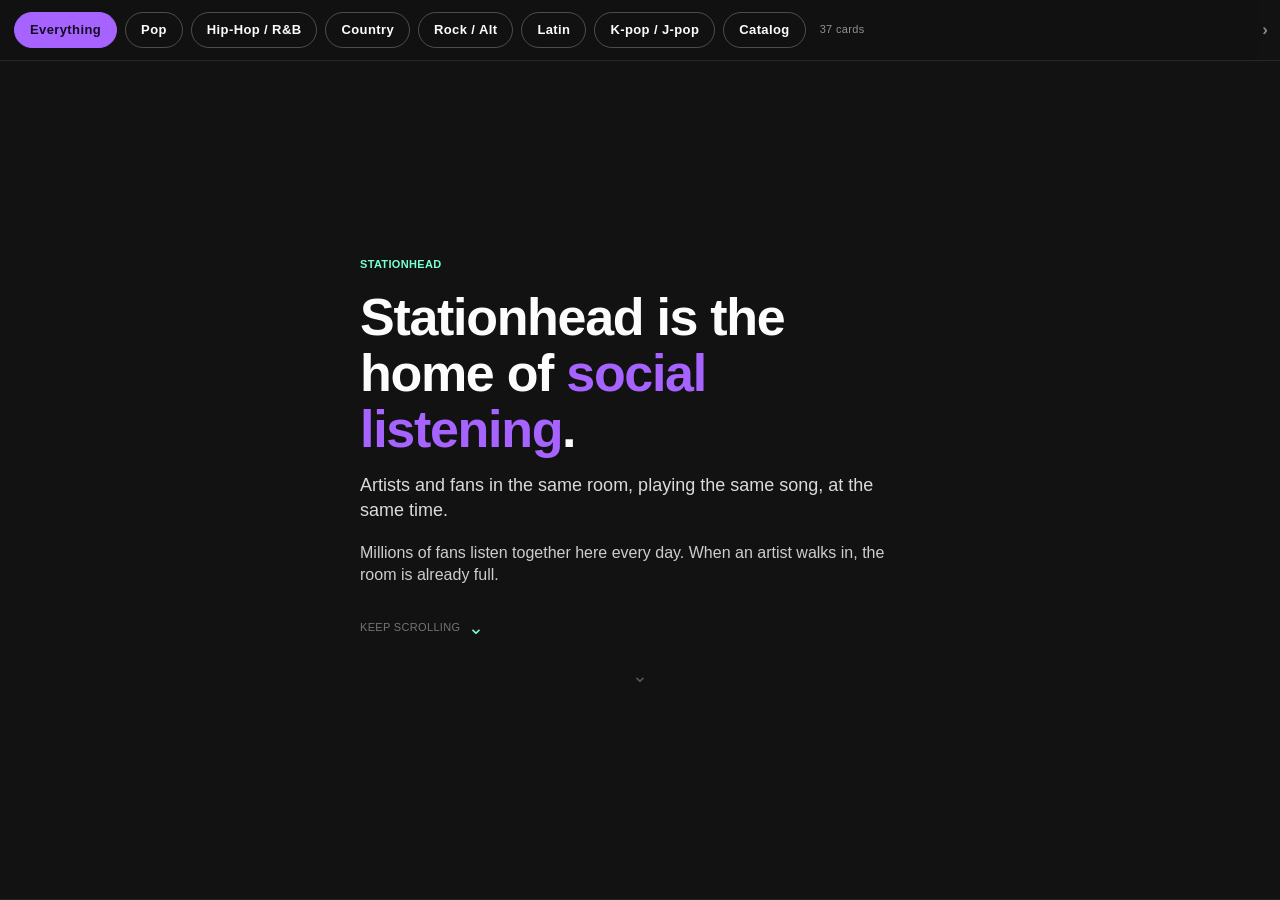
==== commit 4505c6f2: "colour changes" ====
--- a/guide/index.html
+++ b/guide/index.html
@@ -4,12 +4,13 @@
 <meta charset="utf-8">
 <meta name="viewport" content="width=device-width,initial-scale=1,viewport-fit=cover">
 <meta name="robots" content="noindex, nofollow, noarchive, nosnippet">
+<link rel="icon" href="data:image/svg+xml,%3Csvg%20xmlns='http://www.w3.org/2000/svg'%20viewBox='235.2%20416.1%20433.0%20254.0'%20role='img'%20aria-label='Stationhead'%3E%3Ctitle%3EStationhead%3C/title%3E%3Cpath%20d='M438.129%20455.161C418.117%20430.196%20388.459%20417%20352.365%20417C271.983%20417%20236%20479.394%20236%20541.232C236%20577.481%20245.191%20608.384%20262.576%20630.599C271.868%20642.597%20284.042%20652.244%20298.055%20658.715C312.85%20665.539%20329.98%20669%20348.967%20669C368.336%20669%20385.837%20665.625%20400.971%20658.966C415.291%20652.695%20427.839%20643.203%20437.558%20631.288C455.703%20609.159%20465.276%20578.197%20465.276%20541.745C465.282%20507.75%20455.636%20476.996%20438.129%20455.161Z'%20fill='%23FCFCFC'/%3E%3Cpath%20d='M609.273%20420.938V499.575C609.273%20524.225%20609.417%20549.329%20610.204%20571.629C598.696%20548.077%20577.408%20505.854%20536.666%20425.027L534.617%20420.954H461.34V667.031H519.028V588.506C519.028%20562.085%20518.951%20533.185%20518.286%20507.636C529.689%20531.397%20551.414%20575.9%20594.509%20663.52L596.237%20667.031H667V420.938H609.273Z'%20fill='%23FCFCFC'/%3E%3C/svg%3E">
 <title>Stationhead for artists and partners</title>
 <meta name="description" content="Stationhead is the home of social listening.">
 <style>
 :root{
  --black:#282526; --white:#FCFCFC; --purple:#A663FF; --mint:#79FFD2;
- --cobalt:#2345E5; --sky:#2DD3FF; --violet:#4B31C2; --pink:#E994DF;
+ --indigo:#4B31C2; --cobalt:#2345E5; --aqua:#2DD3FF; --pink:#E994DF; --gold:#F5BD51;
  --surface:#121212;
  --font:"Acumin Pro","Inter","Helvetica Neue",Helvetica,Arial,sans-serif;
 }
@@ -34,8 +35,8 @@
 .inner{width:100%;max-width:560px;margin:0 auto}
 .kicker{font-size:11px;font-weight:700;letter-spacing:.03em;text-transform:uppercase;
  color:var(--mint);margin-bottom:16px}
-h1{font-size:38px;line-height:1.08;font-weight:800;letter-spacing:-.01em;margin-bottom:16px}
-h2{font-size:29px;line-height:1.14;font-weight:800;letter-spacing:-.01em;margin-bottom:16px}
+h1{font-size:38px;line-height:1.08;font-weight:800;letter-spacing:-.025em;margin-bottom:16px}
+h2{font-size:29px;line-height:1.14;font-weight:800;letter-spacing:-.02em;margin-bottom:16px}
 h1 em,h2 em{font-style:normal;color:var(--purple)}
 .sub{font-size:18px;color:rgba(252,252,252,.86);margin-bottom:18px}
 .lead{font-size:16px;color:rgba(252,252,252,.80);margin-bottom:13px}
@@ -46,15 +47,16 @@
 .stats{display:grid;grid-template-columns:1fr 1fr;gap:11px;margin-top:6px}
 .stat{background:rgba(252,252,252,.05);border:1px solid rgba(252,252,252,.10);
  border-radius:14px;padding:15px 14px}
-.stat b{display:block;font-size:27px;font-weight:800;letter-spacing:-.01em;color:var(--mint);
+.stat b{display:block;font-size:27px;font-weight:800;letter-spacing:-.02em;color:var(--mint);
  margin-bottom:5px}
 .stat span{display:block;font-size:12px;color:rgba(252,252,252,.66);line-height:1.32}
 .wall{display:grid;grid-template-columns:repeat(3,1fr);gap:9px;margin-top:4px}
 .tile{display:block;text-decoration:none;color:inherit;background:rgba(252,252,252,.05);
- border:1px solid rgba(252,252,252,.10);border-radius:13px;padding:10px 8px;text-align:center}
-.tw{display:block;width:46px;height:46px;margin:0 auto 7px;border-radius:50%;overflow:hidden;
- background:linear-gradient(140deg,var(--violet),var(--cobalt));position:relative}
-.tw img{width:100%;height:100%;object-fit:cover;display:block}
+ border:1px solid rgba(252,252,252,.10);border-radius:13px;padding:8px 7px;text-align:center}
+.tw{display:flex;align-items:center;justify-content:center;width:100%;height:50px;
+ margin:0 auto 8px;border-radius:10px;overflow:hidden;background:#5f5c60;
+ position:relative;padding:6px 8px}
+.tw img{max-width:100%;max-height:100%;width:auto;height:auto;object-fit:contain;display:block}
 .tw.fallback::after{content:attr(data-fb);position:absolute;inset:0;display:flex;
  align-items:center;justify-content:center;font-size:8px;font-weight:700;letter-spacing:.03em;
  padding:3px;text-align:center;line-height:1.1}
@@ -89,12 +91,11 @@
 .need{margin-top:16px;font-size:14px;color:rgba(252,252,252,.74);background:rgba(252,252,252,.05);
  border:1px solid rgba(252,252,252,.10);border-radius:13px;padding:14px}
 .need b{color:var(--white)}
-.future{font-size:34px;font-weight:800;letter-spacing:-.01em;margin:16px 0 34px}
+.future{font-size:34px;font-weight:800;letter-spacing:-.025em;margin:16px 0 34px}
 .future em{font-style:normal;color:var(--mint)}
 .lockup{display:flex;flex-direction:column;gap:7px}
-.wordmark{font-size:21px;font-weight:800;letter-spacing:.03em;display:inline-flex;align-items:center}
-.wordmark .dot{display:inline-block;width:13px;height:13px;border-radius:50%;
- background:var(--purple);margin:0 1px}
+.wordmark{display:block;width:196px;max-width:70%;color:var(--white)}
+.wordmark svg{display:block;width:100%;height:auto}
 .tagline{font-size:12px;letter-spacing:.03em;color:rgba(252,252,252,.58)}
 
 /* ---- affordances: show what is tappable and where it goes ---- */
@@ -144,11 +145,16 @@
  .reveal p[hidden]{display:block!important}
  .reveal a{color:#2345E5}
  .future em{color:#4B31C2}
+ .wordmark{color:#282526}
  .scrollcue,.next,#bar::after{display:none}
  .tile::after{color:#4B31C2}
  .step::after{color:#4B31C2}
  .reveal a::after{content:" →"}
 }
+
+.barmark{flex:0 0 auto;display:block;width:26px;color:var(--white);padding:2px 2px 0}
+.barmark svg{display:block;width:100%;height:auto}
+@media print{.barmark{display:none}}
 
 .shots{display:flex;gap:11px;overflow-x:auto;scroll-snap-type:x mandatory;
  padding:2px 0 8px;margin:0 -2px;scrollbar-width:none}
@@ -472,7 +478,7 @@
 <p class="kicker">One more thing</p>
 <h2>There was AM. There was FM. There was XM.</h2>
 <p class="future">The future is <em>ON</em>.</p>
-<p class="lockup"><span class="wordmark">STATI<i class="dot"></i>NHEAD</span><span class="tagline">Listen live. Stream together.</span></p>
+<p class="lockup"><span class="wordmark"><svg xmlns="http://www.w3.org/2000/svg" viewBox="63.5 95.6 1080 146" role="img" aria-label="Stationhead"><title>Stationhead</title><path d="M95.5093 197.305C96.3099 208.719 99.5609 216.574 109.105 216.574C118.378 216.574 121.351 210.332 121.351 202.432C121.351 192.815 116.516 187.156 100.165 178.781C76.0218 166.315 66.9065 155.795 66.9065 135.368C66.9065 111.593 81.436 96 108.972 96C141.358 96 150.624 116.243 150.893 137.582H120.142C119.607 127.914 117.84 119.587 108.77 119.587C101.667 119.587 98.4974 124.192 98.4974 131.948C98.4974 139.909 101.603 144.015 116.716 151.568C142.479 164.538 153.416 175.509 153.416 198.879C153.416 221.841 139.986 240.159 108.791 240.159C74.9915 240.159 64.6798 220.901 64 197.305H95.5093Z" fill="currentColor"/><path d="M185.309 124.681H157.899V98.5557H244.442V124.681H217.178V237.545H185.309V124.681Z" fill="currentColor"/><path d="M275.766 207.795L271.038 237.545H239.1L266.518 98.5649H311.403L339.175 237.545H305.997L301.124 207.795H275.766ZM296.897 180.932C293.743 160.656 290.698 138.029 288.942 125.255H287.891C286.531 138.582 283.138 160.644 279.851 180.932H296.897Z" fill="currentColor"/><path d="M358.107 124.681H330.7V98.5557H417.24V124.681H389.975V237.545H358.107V124.681Z" fill="currentColor"/><path d="M460.457 98.5557V237.536H428.519V98.5557H460.457Z" fill="currentColor"/><path d="M738.928 98.5557H772.377V151.096H796.456V98.5557H828.54V237.536H796.456V177.956H772.377V237.545H738.928V98.5557Z" fill="currentColor"/><path d="M921.886 178.636H879.802V211.755H927.445L923.717 237.545H848.486V98.5649H923.796V124.69H879.802V152.65H921.886V178.636Z" fill="currentColor"/><path d="M974.33 207.795L969.598 237.545H937.66L965.082 98.5649H1009.96L1037.74 237.545H1004.56L999.688 207.795H974.33ZM995.458 180.932C992.304 160.656 989.261 138.029 987.503 125.255H986.454C985.098 138.582 981.702 160.644 978.415 180.932H995.458Z" fill="currentColor"/><path d="M1051.22 98.5557H1090.92C1127.2 98.5557 1142 119.149 1142 165.375C1142 214.622 1127.39 237.545 1089.79 237.545H1051.22V98.5557ZM1083.3 213.281H1089.23C1104.09 213.281 1108.44 202.794 1108.44 164.867C1108.44 133.129 1104.51 123.086 1089.43 123.086H1083.3V213.281Z" fill="currentColor"/><path d="M588.726 118.503C577.466 104.436 560.78 97 540.472 97C495.246 97 475 132.158 475 167.004C475 187.43 480.171 204.844 489.953 217.361C495.181 224.122 502.031 229.558 509.914 233.204C518.239 237.05 527.877 239 538.56 239C549.457 239 559.304 237.098 567.819 233.346C575.877 229.812 582.936 224.464 588.405 217.75C598.613 205.28 604 187.833 604 167.293C604.003 148.137 598.576 130.807 588.726 118.503Z" fill="currentColor"/><path d="M685.44 99V143.417C685.44 157.339 685.521 171.519 685.965 184.114C679.474 170.811 667.467 146.963 644.487 101.31L643.331 99.0092H602V238H634.538V193.647C634.538 178.724 634.495 162.4 634.12 147.97C640.551 161.391 652.805 186.527 677.112 236.017L678.087 238H718V99H685.44Z" fill="currentColor"/></svg></span><span class="tagline">Listen live. Stream together.</span></p>
 </div>
 </section>
 </main>
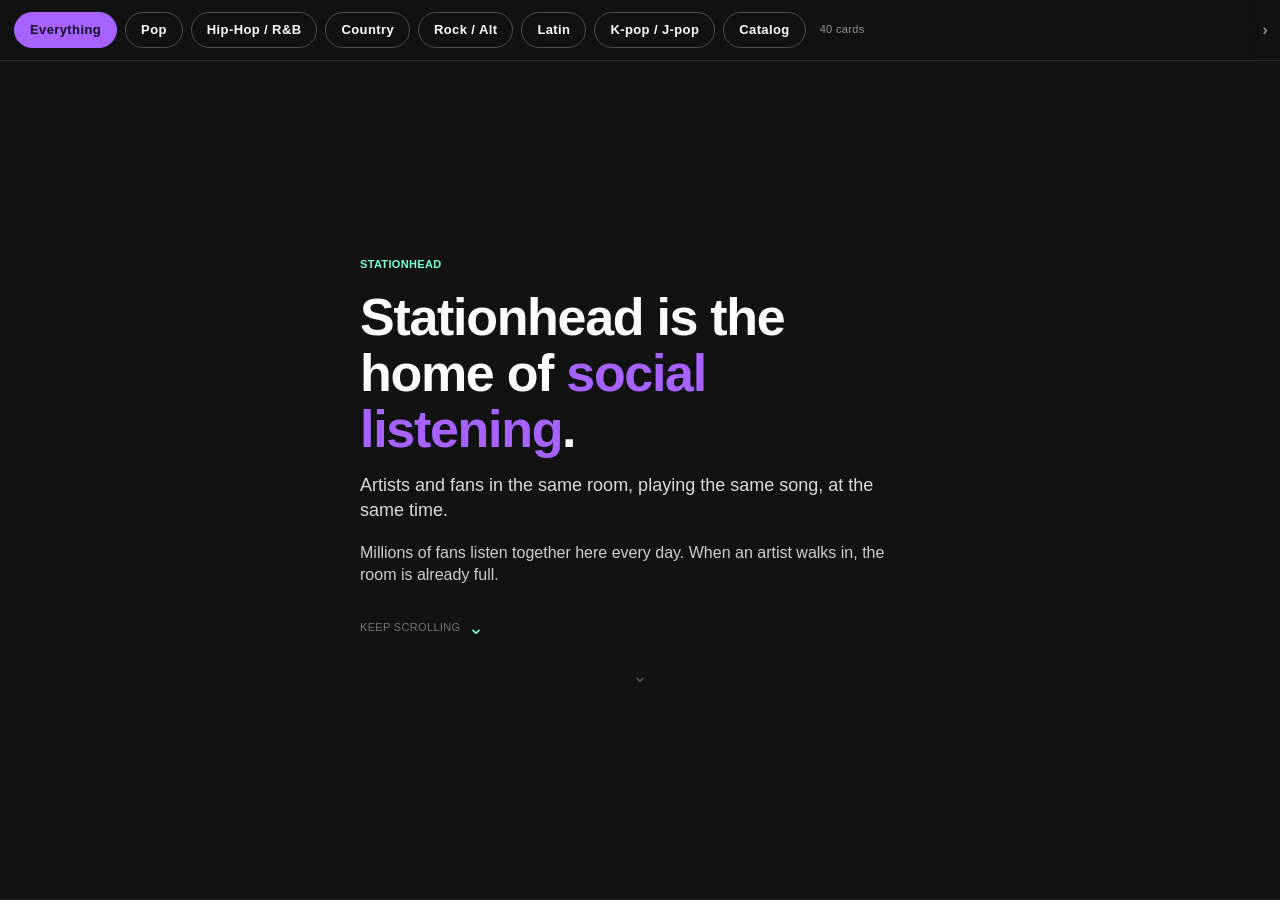
==== commit 8f932112: "case study changes" ====
--- a/guide/index.html
+++ b/guide/index.html
@@ -263,6 +263,33 @@
 <p class="lead">That is why a listening party here moves numbers instead of just moving attention.</p>
 <div class="next" aria-hidden="true"></div></div>
 </section>
+<section class="card" id="proof-scale" data-tags="global">
+<div class="inner">
+<p class="kicker">Proof</p>
+<h2><em>35,058</em> people in one room.</h2>
+<p class="lead">One listening party, one night in August. 171,040 streams played from 13,796 separate accounts.</p>
+<p class="lead">51,138 chat messages across the show. At the peak, 2,547 of them landed inside a single minute.</p>
+<p class="fine">A J-pop group, 24 August 2026. Event listeners counted as signed in users plus guests.</p>
+<div class="next" aria-hidden="true"></div></div>
+</section>
+<section class="card" id="proof-presence" data-tags="global">
+<div class="inner">
+<p class="kicker">Proof</p>
+<h2>The artist typed instead of talking.</h2>
+<p class="lead">A smaller room the same night, 156 people. The artist never picked up the mic. They sat in the chat and sent 79 messages themselves.</p>
+<p class="lead">The room played 3,810 streams and sent 1,860 messages back. Turning up is the whole thing. It does not have to be produced.</p>
+<p class="fine">A J-pop group, 24 August 2026.</p>
+<div class="next" aria-hidden="true"></div></div>
+</section>
+<section class="card" id="proof-hosts" data-tags="global">
+<div class="inner">
+<p class="kicker">Proof</p>
+<h2>The room fills before you arrive.</h2>
+<p class="lead">An anniversary week for a K-pop group. Around 7,000 fans in the station, with no member of the group on the mic at any point. Another group's room ran alongside it with around 6,000.</p>
+<p class="lead">Fans host. That is the default, not the fallback. When an artist does walk in, they are walking into something already running.</p>
+<p class="fine">7 August 2026. Live counts move constantly, so read these as a snapshot of that evening.</p>
+<div class="next" aria-hidden="true"></div></div>
+</section>
 <section class="card" id="pop-1" data-tags="pop">
 <div class="inner">
 <p class="kicker">Pop</p>
